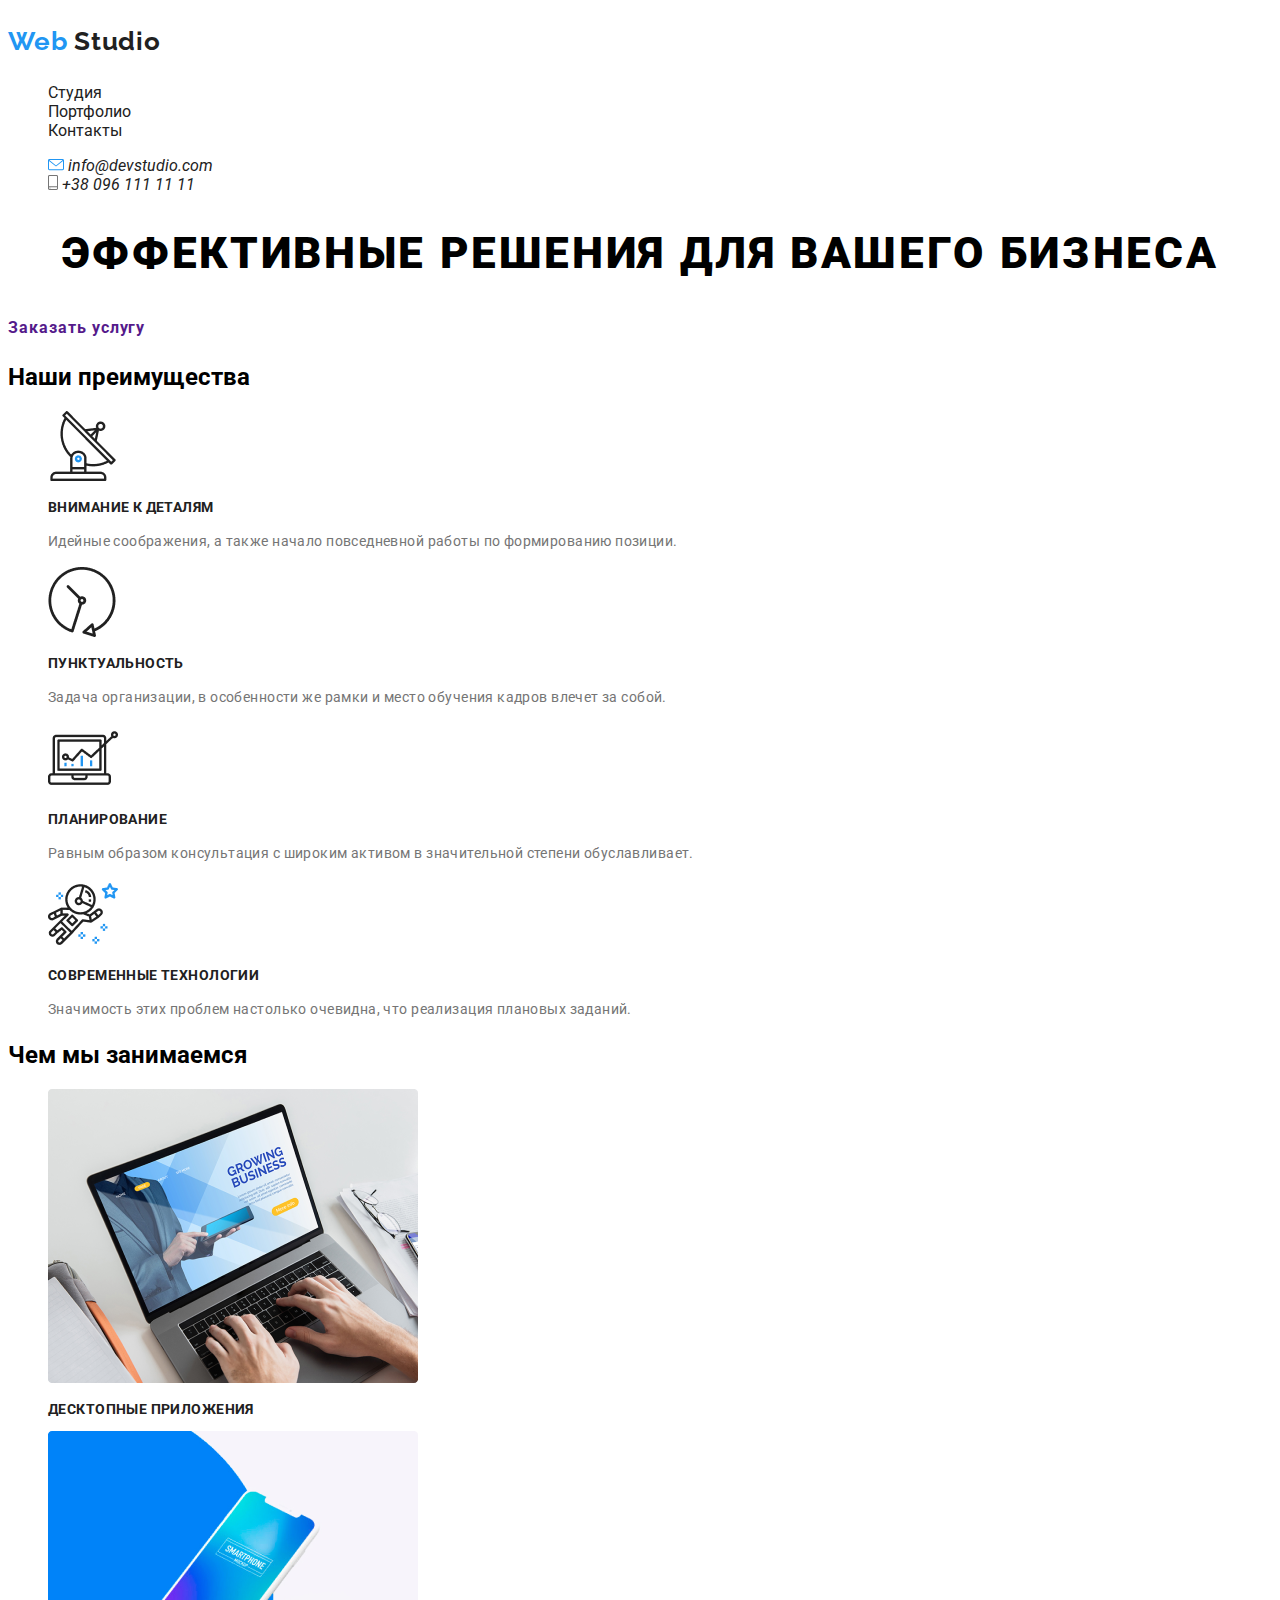
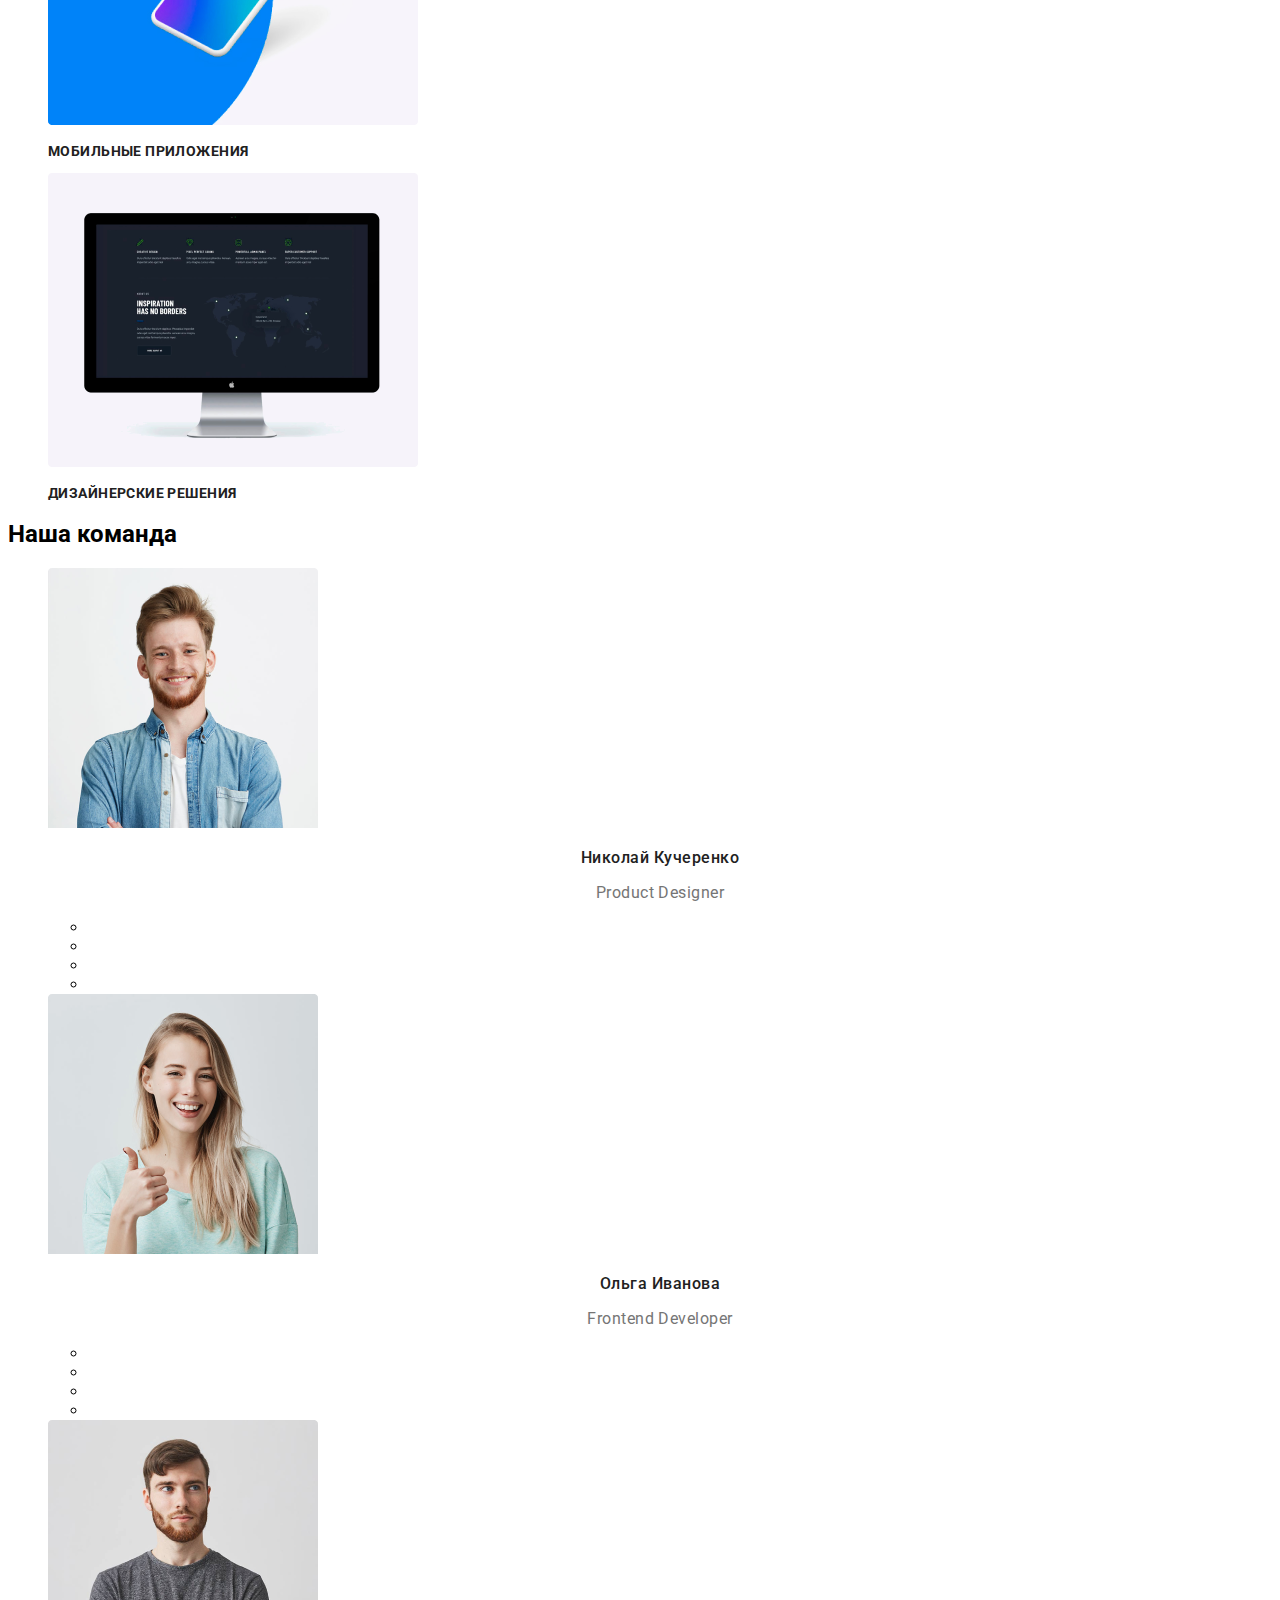
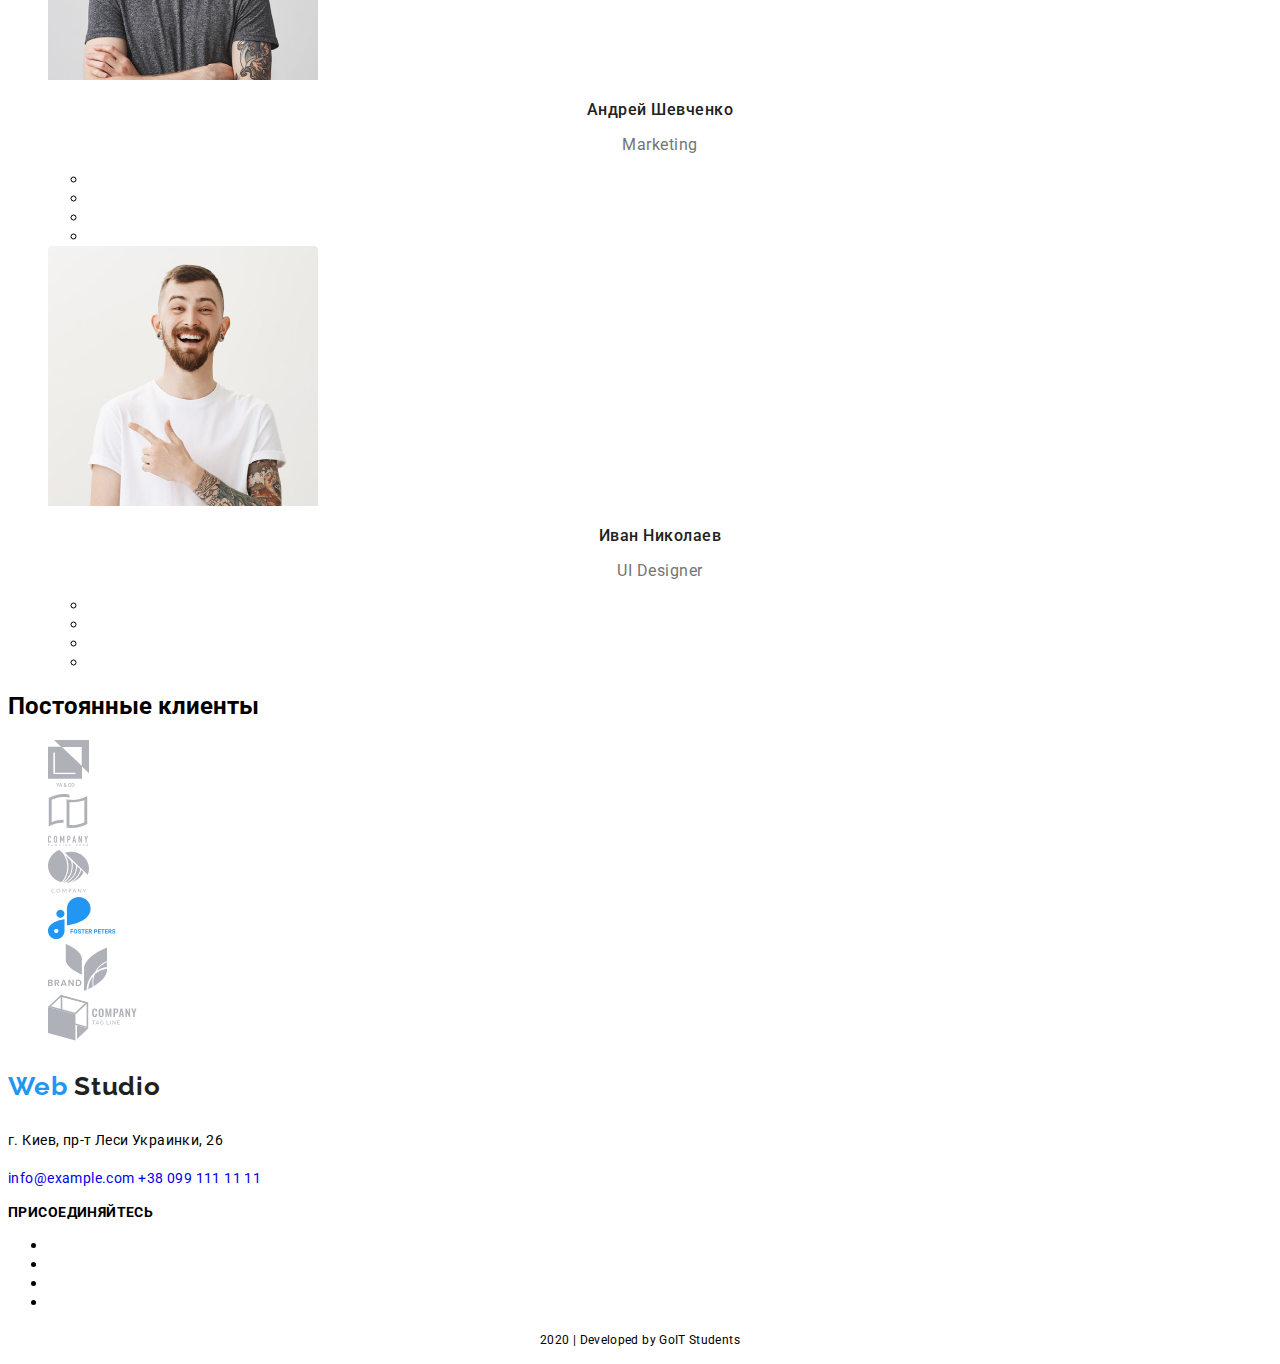
==== index.html @ 615aa38a "1" ====
<!DOCTYPE html>
<html lang="en">
<head>
    <meta charset="UTF-8">
    <meta name="viewport" content="width=device-width, initial-scale=1.0">
    <title>web_studio.v.1</title>
    <link href="https://fonts.googleapis.com/css2?family=Raleway:wght@700&family=Roboto:wght@400;500;700&display=swap" rel="stylesheet">
    <link rel="stylesheet" href="./css/style.css">
</head>
<body class="page">
<!--шапка страницы-->
    <header>
        <nav>
            <a class="logo" href="index.html">
            <p><span class="logo-color">Web</span> Studio</p>
            </a>

            <ul class="sait-nav list">
                <li> <a class="link" href="./index.html">Студия</a> </li>
                <li> <a class="link" href="./portfolio.html">Портфолио</a> </li>
                <li> <a class="link" href="">Контакты</a> </li>
            </ul>
            <address>
                <ul class="list">
                    <li><img src="./img/envelope_(hover).svg" alt="envelope">
                        <a class="contacts link" href="mailto:info@devstudio.com">info@devstudio.com</a></li>
                    <li><img src="./img/smartphone.svg" alt="smartphone">
                        <a class="contacts link" href="tel:+380961111111">+38 096 111 11 11</a></li>
                </ul>
            </address>
        
        </nav>  
    </header>
    <main>
    
        <!--герой-->
        <section class="hero">
            <h1 class="hero-title">Эффективные решения для вашего бизнеса</h1>
            <a class="button-link link" href="">Заказать услугу</a>
        </section>

        <!--Преимущества-->
        <section class="section">
            <h2 >Наши преимущества</h2> <!--делаем не видимым в css, обозначает блок информации-->
            <ul class="list">
                <li> <img src="./img/antenna_1.png" alt="antenna">
                    <h3 class="section-title">Внимание к деталям</h3> 
                    <p class="section-item">Идейные соображения, а также начало повседневной работы по формированию позиции.</p>   
                </li>

                <li> <img src="./img/Vector.png" alt="vector">
                    <h3 class="section-title">Пунктуальность</h3>
                    <p class="section-item">Задача организации, в особенности же рамки и место обучения кадров влечет за собой.</p> 
                </li>

                <li> <img src="./img/diagram_1.png" alt="diagram">
                    <h3 class="section-title">Планирование</h3> 
                    <p class="section-item">Равным образом консультация с широким активом в значительной степени обуславливает.</p>
                </li>

                <li> <img src="./img/astronaut_1.png" alt="astronaut">
                    <h3 class="section-title">Современные технологии</h3>
                    <p class="section-item">Значимость этих проблем настолько очевидна, что реализация плановых заданий.</p>  
                </li>
            </ul>
        </section>

        <!--Чем занимаемся-->
        <section>
            <h2>Чем мы занимаемся</h2> <!--делаем не видимым в css, обозначает блок информации-->
            <ul class="list">
                <li> 
                    <a href=""> <img src="./img/img1.png" alt="laptop"></a>
                    <h3 class="section-title">Десктопные приложения</h3>
                </li>
                <li> 
                    <a href=""> <img src="./img/box.png" alt="smartphone"></a> 
                    <h3 class="section-title">Мобильные приложения</h3></li>
                <li> 
                    <a href=""> <img src="./img/img.png" alt="monitor"></a> 
                    <h3 class="section-title">Дизайнерские решения</h3></li>
            </ul>

        </section>

        <!--Наша команда-->
        <section>
            <h2>Наша команда</h2>
            <ul class="list">
                <li> 
                    <img src="./img/img(0).png" alt="John Smith">
                    <h3 class="name">Николай Кучеренко</h3>
                    <p class="function">Product Designer</p> 
                    <!-- список пока не стилизуем, чтобы его было видно визуально -->
                        <ul>  
                            <li><a href="" aria-label="instagram"></a></li>
                            <li><a href="" aria-label="twitter"></a></li>
                            <li><a href="" aria-label="facebook"></a></li>
                            <li><a href="" aria-label="in"></a></li>
                        </ul>
                        <!--По рекомендации Максима убрали иконки соцсетей, сделаем их в css-->
                </li>
                
                
                <li> 
                    <img src="./img/img(1).png" alt="Marta Stewart">
                    <h3 class="name">Ольга Иванова</h3>
                    <p class="function">Frontend Developer</p> 
                    <!-- список пока не стилизуем, чтобы его было видно визуально -->
                    <ul>
                        <li><a href="" aria-label="instagram"></a></li>
                        <li><a href="" aria-label="twitter"></a></li>
                        <li><a href="" aria-label="facebook"></a></li>
                        <li><a href="" aria-label="in"></a></li>
                    </ul>
                </li>

                <li> 
                    <img src="./img/img(2).png" alt="Robert Jakis">
                    <h3 class="name">Андрей Шевченко</h3>
                    <p class="function">Marketing</p> 
                    <!-- список пока не стилизуем, чтобы его было видно визуально -->
                    <ul>
                        <li><a href="" aria-label="instagram"></a></li>
                        <li><a href="" aria-label="twitter"></a></li>
                        <li><a href="" aria-label="facebook"></a></li>
                        <li><a href="" aria-label="in"></a></li>
                    </ul>
                </li>

                <li> 
                    <img src="./img/img(3).png" alt="Martin Doe">
                    <h3 class="name">Иван Николаев</h3>
                    <p class="function">UI Designer</p> 
                    <!-- список пока не стилизуем, чтобы его было видно визуально -->
                    <ul> 
                        <li><a href="" aria-label="instagram"></a></li>
                        <li><a href="" aria-label="twitter"></a></li>
                        <li><a href="" aria-label="facebook"></a></li>
                        <li><a href="" aria-label="in"></a></li>
                    </ul>
                </li>
            </ul>
        </section>

        <!--Постоянные клиенты-->
        <section>
            <h2>Постоянные клиенты</h2>
            <ul class="list">
                <li><a href=""><img src="./img/logo1.svg" alt="ya&go"></a></li>
                <li><a href=""><img src="./img/logo2.svg" alt="Company tagline here"></a></li>
                <li><a href=""><img src="./img/Object.svg" alt="Company"></a></li>
                <li><a href=""><img src="./img/logo4.svg" alt="FOSTER PETERS"></a></li>
                <li><a href=""><img src="./img/logo5.svg" alt="BRAND"></a></li>
                <li><a href=""><img src="./img/logo6.svg" alt="Company tagline"></a></li>
            </ul>
        </section>
    </main>

        <!--Подвал-->
    <footer>
        <a class="logo" href="index.html">
            <p><span class="logo-color">Web</span> Studio</p>
        </a>
        <address class="footer-address">
            <p>г. Киев, пр-т Леси Украинки, 26</p> 
            <a class="link" href="mailto:info@example.com" >info@example.com</a>
            <a class="link" href="tel:+380991111111">+38 099 111 11 11</a>
        </address>
                
        <p class="connecting">присоединяйтесь</p>
            <ul>
                <li><a href="" aria-label="instagram"></a></li>
                <li><a href="" aria-label="twitter"></a></li>
                <li><a href="" aria-label="facebook"></a></li>
                <li><a href="" aria-label="in"></a></li>
            </ul>
            
        
        <p class="developed">2020 | Developed by GoIT Students </p>
    </footer>
</body>
</html>
---- css/style.css ----
/* задаем стандартные цвета */
:root {
--primary-text-color: #212121;
--title-text-color: #757575;
--accent-color: #2196F3;
}
/* задаем цвет страницы базовый */
.page {
    background-color: #fff;
    font-family: 'Roboto', sans-serif;
}

/* стилизуем логотип */
.logo {
    font-family: Raleway;
    font-weight: bold;
    font-size: 26px;
    line-height: 31px;
    letter-spacing: 0.03em;
    text-decoration: none;
    color: var(--primary-text-color);
}
.logo-portfolio {
    font-family: Raleway;
    font-weight: bold;
    font-size: 26px;
    line-height: 31px;
    letter-spacing: 0.03em;
    text-shadow:0px 4px 4px rgba(0, 0, 0, 0.25), 0px 4px 4px rgba(0, 0, 0, 0.25), 0px 4px 4px rgba(0, 0, 0, 0.25), 0px 4px 4px rgba(0, 0, 0, 0.25);
    color: var(--primary-text-color);
}

.logo-color {
    color: var(--accent-color);
}

/* стилизуем навигацию и контакты */
.sait-nav {
    font-family: 'Roboto', sans-serif;
}
.sait-nav .link {
    color: var(--primary-text-color);
    font-family: 'Roboto', sans-serif;
}

.list {
    list-style: none;
}

.link {
    text-decoration: none;
}

.sait-nav .link:hover, .sait-nav .link:focus {
    color: var(--accent-color);
}

.contacts {
        color: var(--primary-text-color);
}
.contacts:hover {
    color: var(--accent-color);
}

.hero-title {
    font-family: Roboto;
    font-weight: 900;
    font-size: 44px;
    line-height: 60px;
    text-align: center;
    letter-spacing: 0.06em;
    text-transform: uppercase;
/* белый цвет добавлю после бекграунда на фоне */
}
.button-link {
    font-family: Roboto;
    font-weight: bold;
    font-size: 16px;
    line-height: 30px;
    letter-spacing: 0.06em
    /* color white after slyle btn */
}
.section-title {
    font-family: Roboto;
    font-weight: bold;
    font-size: 14px;
    line-height: 16px;
    letter-spacing: 0.03em;
    text-transform: uppercase;
    color: var(--primary-text-color);
}
.section-item {
    font-family: Roboto;
    font-weight: normal;
    font-size: 14px;
    line-height: 24px;
    letter-spacing: 0.03em;
    color: var(--title-text-color);
}
.section {

}
.name {
    font-family: Roboto;
    font-weight: 500;
    font-size: 16px;
    line-height: 19px;
    text-align: center;
    letter-spacing: 0.03em;
    color: var(--primary-text-color);
}
.function {
    font-family: Roboto;
    font-weight: normal;
    font-size: 16px;
    line-height: 19px;
    text-align: center;
    letter-spacing: 0.03em;
    color: var(--title-text-color);
}
.footer-logo {
    font-size: 22px;
    line-height: 26px;
}
.footer-address {
    font-family: Roboto;
    font-style: normal;
    font-weight: normal;
    font-size: 14px;
    line-height: 24px;
    letter-spacing: 0.03em;
/* color after style */
}
.connecting {
    font-family: Roboto;
    font-style: normal;
    font-weight: bold;
    font-size: 14px;
    line-height: 16px;
    letter-spacing: 0.03em;
    text-transform: uppercase;
}
.developed {
    font-family: Roboto;
    font-style: normal;
    font-weight: normal;
    font-size: 12px;
    line-height: 24px;
    text-align: center;
    letter-spacing: 0.03em;
}
.button {
    font-family: Roboto;
    font-style: normal;
    font-weight: 500;
    font-size: 16px;
    line-height: 26px;
    text-align: center;
    letter-spacing: 0.03em;
    color: var(--primary-text-color);
    background-color: #fff;
}
.button:hover {
    background-color: var(--accent-color);
    color: white;
}
.examples-title {
    font-family: Roboto;
    font-style: normal;
    font-weight: bold;
    font-size: 18px;
    line-height: 36px;
    letter-spacing: 0.06em;
    color: var(--primary-text-color);
}
.examples-item {
    font-family: Roboto;
    font-style: normal;
    font-weight: normal;
    font-size: 16px;
    line-height: 30px;
    letter-spacing: 0.03em;
    color: var(--title-text-color);
}
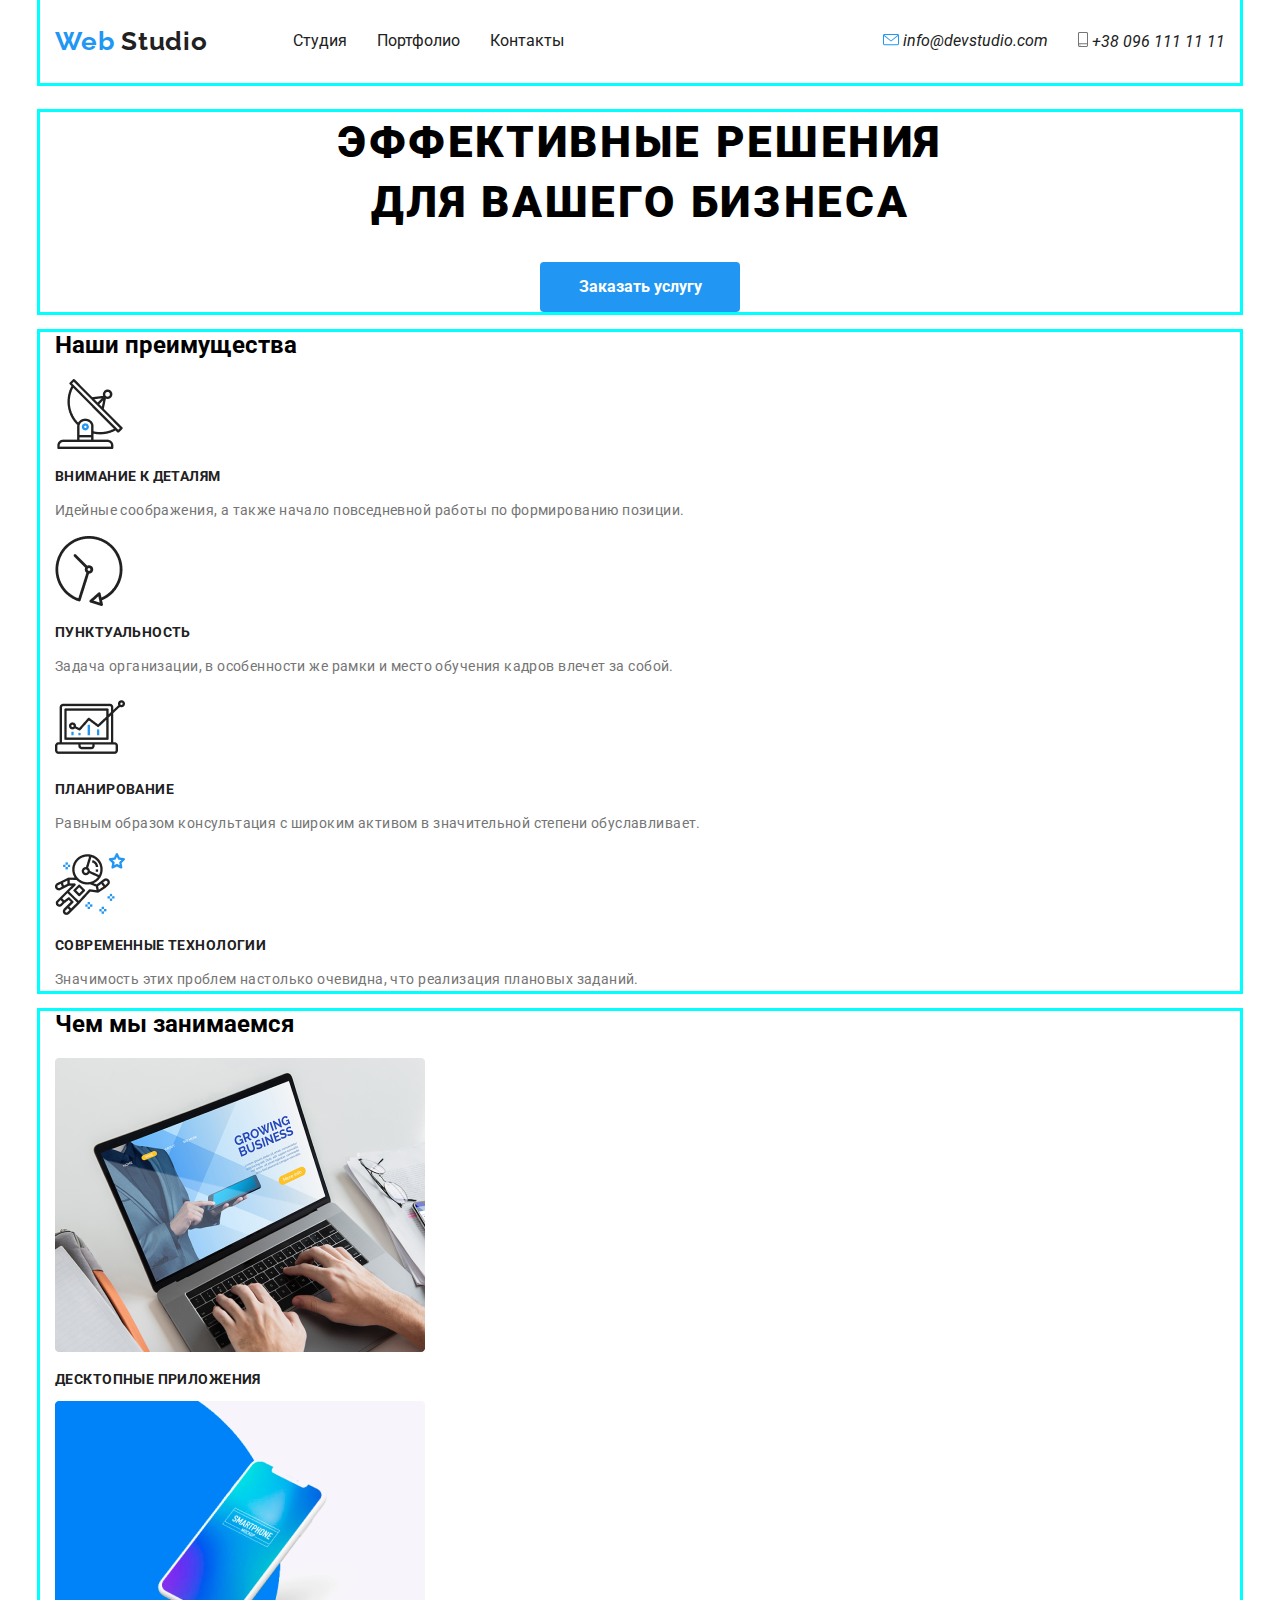
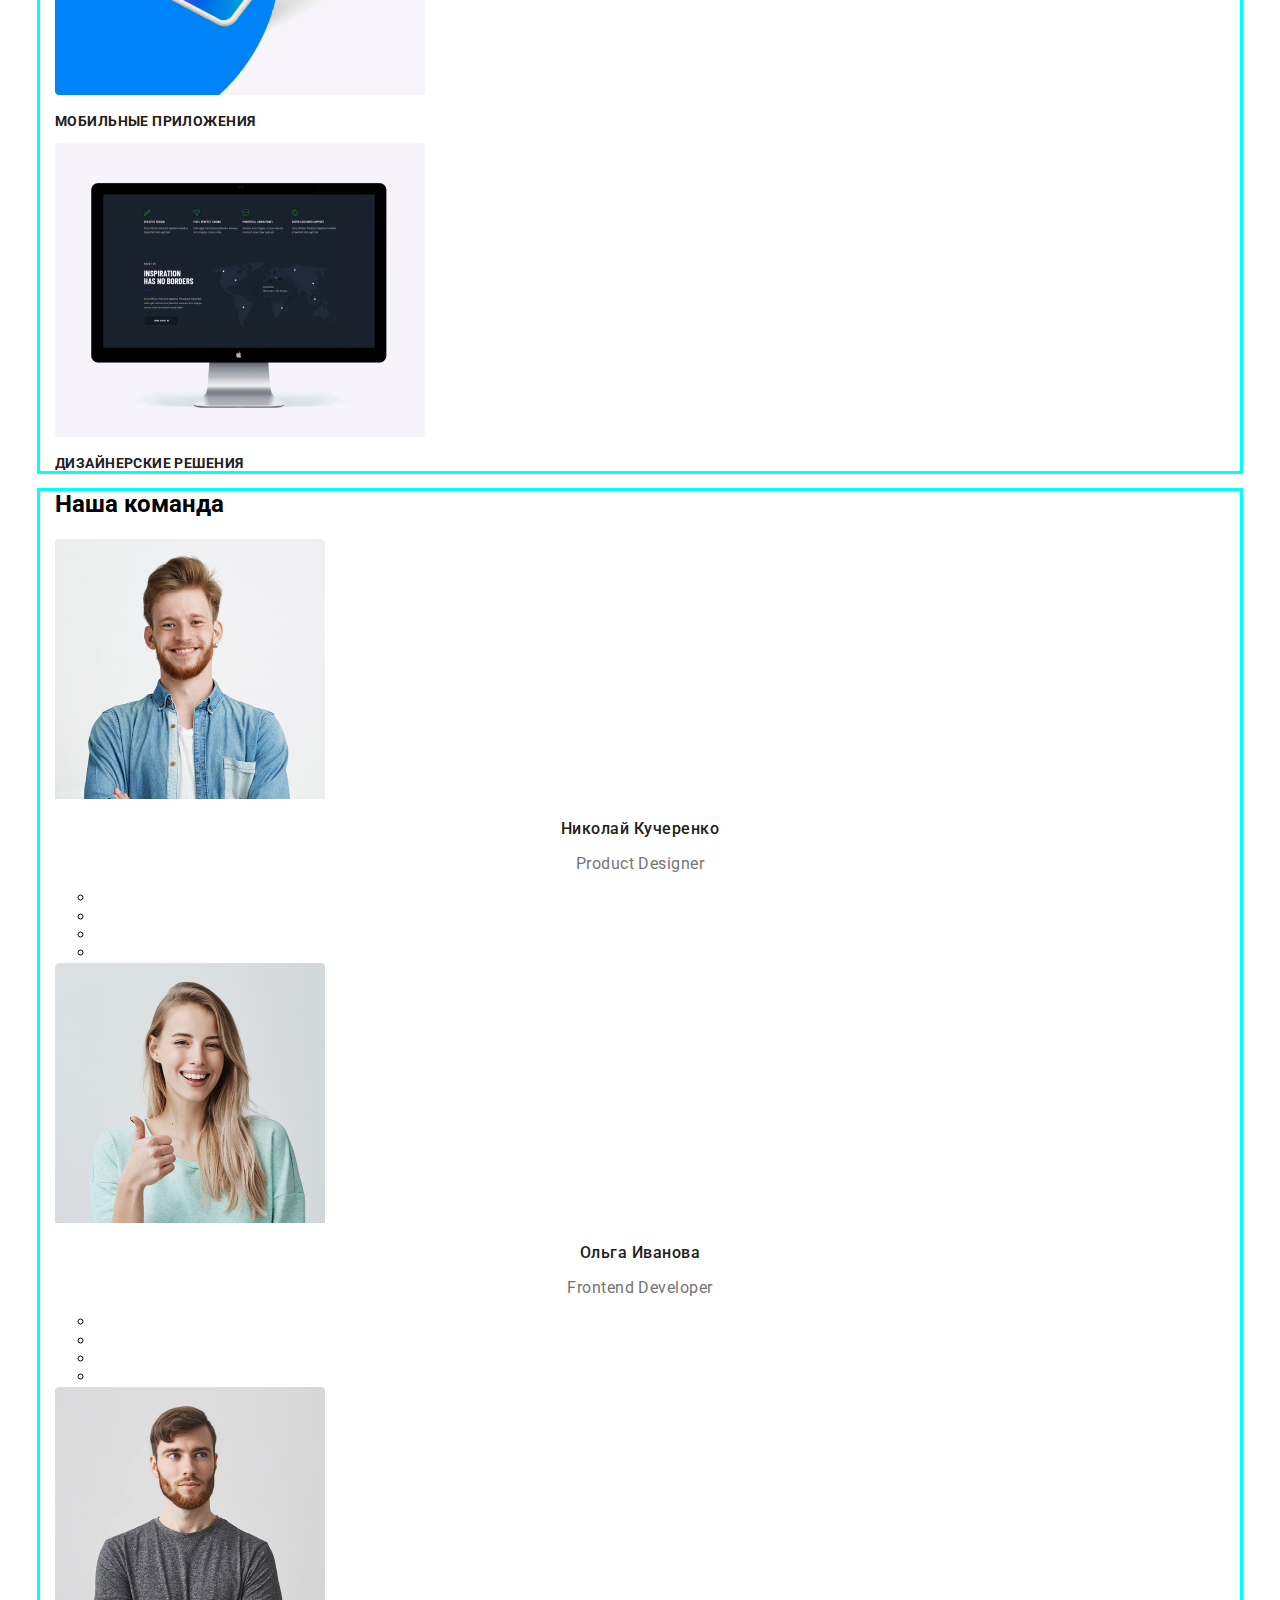
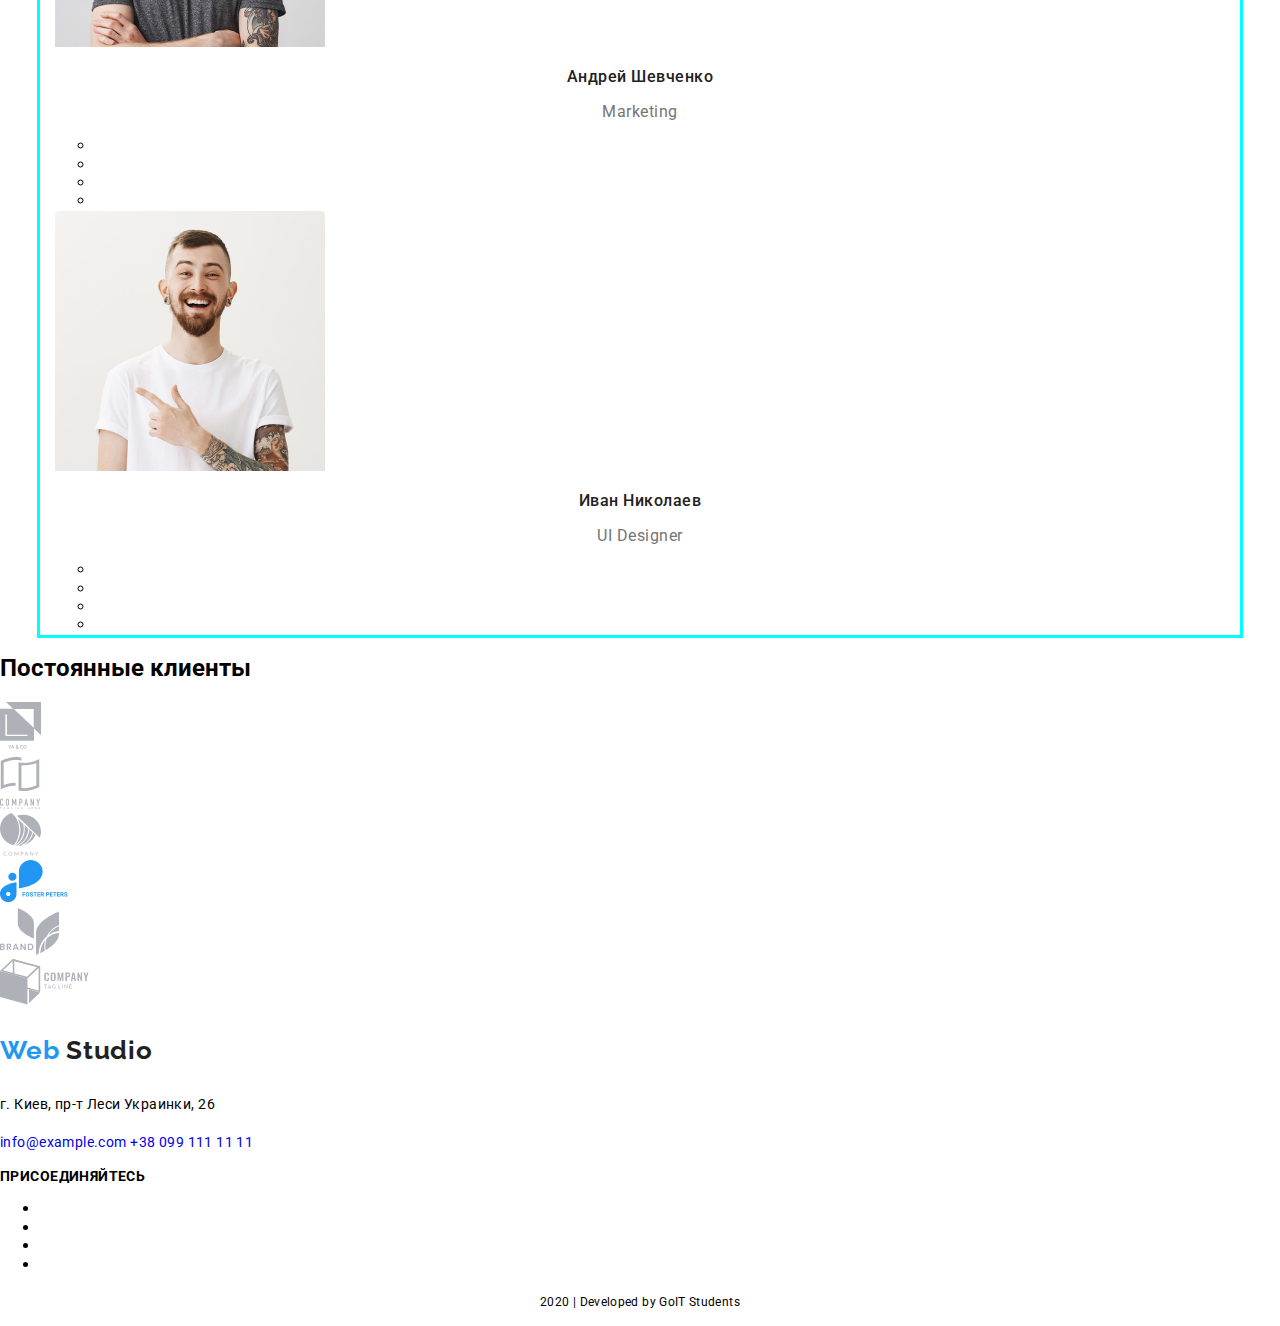
==== commit 30981be5: "оформляет хедер, герой" ====
--- a/index.html
+++ b/index.html
@@ -4,43 +4,47 @@
     <meta charset="UTF-8">
     <meta name="viewport" content="width=device-width, initial-scale=1.0">
     <title>web_studio.v.1</title>
+    <link rel="stylesheet" href="https://cdnjs.cloudflare.com/ajax/libs/modern-normalize/0.6.0/modern-normalize.min.css">
     <link href="https://fonts.googleapis.com/css2?family=Raleway:wght@700&family=Roboto:wght@400;500;700&display=swap" rel="stylesheet">
     <link rel="stylesheet" href="./css/style.css">
 </head>
 <body class="page">
 <!--шапка страницы-->
-    <header>
-        <nav>
+    <header class="header content">
+        <nav class="main-nav">
             <a class="logo" href="index.html">
             <p><span class="logo-color">Web</span> Studio</p>
             </a>
 
-            <ul class="sait-nav list">
-                <li> <a class="link" href="./index.html">Студия</a> </li>
-                <li> <a class="link" href="./portfolio.html">Портфолио</a> </li>
-                <li> <a class="link" href="">Контакты</a> </li>
+            <ul class="site-nav list">
+                <li class="item"> <a class="link" href="./index.html">Студия</a> </li>
+                <li class="item"> <a class="link" href="./portfolio.html">Портфолио</a> </li>
+                <li class="item"> <a class="link" href="">Контакты</a> </li>
             </ul>
-            <address>
-                <ul class="list">
-                    <li><img src="./img/envelope_(hover).svg" alt="envelope">
+            
+            <address class="address-list">
+                
+                <ul class="list container">
+                    <li class="item"><img src="./img/envelope_(hover).svg" alt="envelope">
                         <a class="contacts link" href="mailto:info@devstudio.com">info@devstudio.com</a></li>
-                    <li><img src="./img/smartphone.svg" alt="smartphone">
+                    <li class="item"><img src="./img/smartphone.svg" alt="smartphone">
                         <a class="contacts link" href="tel:+380961111111">+38 096 111 11 11</a></li>
                 </ul>
+            
             </address>
+        
         
         </nav>  
     </header>
     <main>
-    
         <!--герой-->
-        <section class="hero">
+        <section class="hero content">
             <h1 class="hero-title">Эффективные решения для вашего бизнеса</h1>
             <a class="button-link link" href="">Заказать услугу</a>
         </section>
 
         <!--Преимущества-->
-        <section class="section">
+        <section class="section content">
             <h2 >Наши преимущества</h2> <!--делаем не видимым в css, обозначает блок информации-->
             <ul class="list">
                 <li> <img src="./img/antenna_1.png" alt="antenna">
@@ -66,7 +70,7 @@
         </section>
 
         <!--Чем занимаемся-->
-        <section>
+        <section class="content">
             <h2>Чем мы занимаемся</h2> <!--делаем не видимым в css, обозначает блок информации-->
             <ul class="list">
                 <li> 
@@ -84,7 +88,7 @@
         </section>
 
         <!--Наша команда-->
-        <section>
+        <section class="content">
             <h2>Наша команда</h2>
             <ul class="list">
                 <li> 
@@ -155,6 +159,7 @@
                 <li><a href=""><img src="./img/logo6.svg" alt="Company tagline"></a></li>
             </ul>
         </section>
+    
     </main>
 
         <!--Подвал-->
--- a/css/style.css
+++ b/css/style.css
@@ -3,11 +3,23 @@
 --primary-text-color: #212121;
 --title-text-color: #757575;
 --accent-color: #2196F3;
+--white-color: #fff;
 }
 /* задаем цвет страницы базовый */
 .page {
     background-color: #fff;
     font-family: 'Roboto', sans-serif;
+    box-sizing: border-box;
+}
+.list {
+    list-style: none;
+    padding: 0;
+    margin: 0;
+}
+
+.address-list {
+    display: flex;
+    margin-left: auto;
 }
 
 /* стилизуем логотип */
@@ -35,23 +47,48 @@
 }
 
 /* стилизуем навигацию и контакты */
-.sait-nav {
+.site-nav {
     font-family: 'Roboto', sans-serif;
-}
-.sait-nav .link {
+    display: flex;
+    margin-left: 85px;
+}
+.site-nav .item {
+    margin-left: auto;
+    
+}
+.site-nav .item:not(:last-child) {
+    margin-right: 50px;
+}
+.site-nav .link {
+    display: block;
     color: var(--primary-text-color);
     font-family: 'Roboto', sans-serif;
-}
-
-.list {
-    list-style: none;
-}
+    padding-top:24px;
+    padding-bottom: 25px;
+    
+}
+
+.list .item:not(:last-child) {
+margin-right: 30px;
+}
+
+/* .list .item + .item {
+    margin-left: 50px;
+} */
+
+.main-nav {
+    display: flex;
+    align-items: center;
+    
+}
+
+
 
 .link {
     text-decoration: none;
 }
 
-.sait-nav .link:hover, .sait-nav .link:focus {
+.site-nav .link:hover, .site-nav .link:focus {
     color: var(--accent-color);
 }
 
@@ -70,14 +107,26 @@
     text-align: center;
     letter-spacing: 0.06em;
     text-transform: uppercase;
+    max-width: 696px;
+    margin-left: auto;
+    margin-right: auto;
 /* белый цвет добавлю после бекграунда на фоне */
 }
 .button-link {
+    display: block;
     font-family: Roboto;
     font-weight: bold;
     font-size: 16px;
     line-height: 30px;
-    letter-spacing: 0.06em
+    text-align: center;
+    margin-left: auto;
+    margin-right: auto;
+    width: 200px;
+    color: var(--white-color);
+    background-color:var(--accent-color);
+    border-radius: 4px;
+    padding: 10px 32px;
+
     /* color white after slyle btn */
 }
 .section-title {
@@ -181,4 +230,20 @@
     line-height: 30px;
     letter-spacing: 0.03em;
     color: var(--title-text-color);
+}
+.container {
+    display: flex;
+    
+}
+.header {
+
+}
+.content {
+width: 1200px;
+padding-left: 15px;
+padding-right: 15px;
+margin-right: auto;
+margin-left: auto;
+
+outline: 3px solid aqua;
 }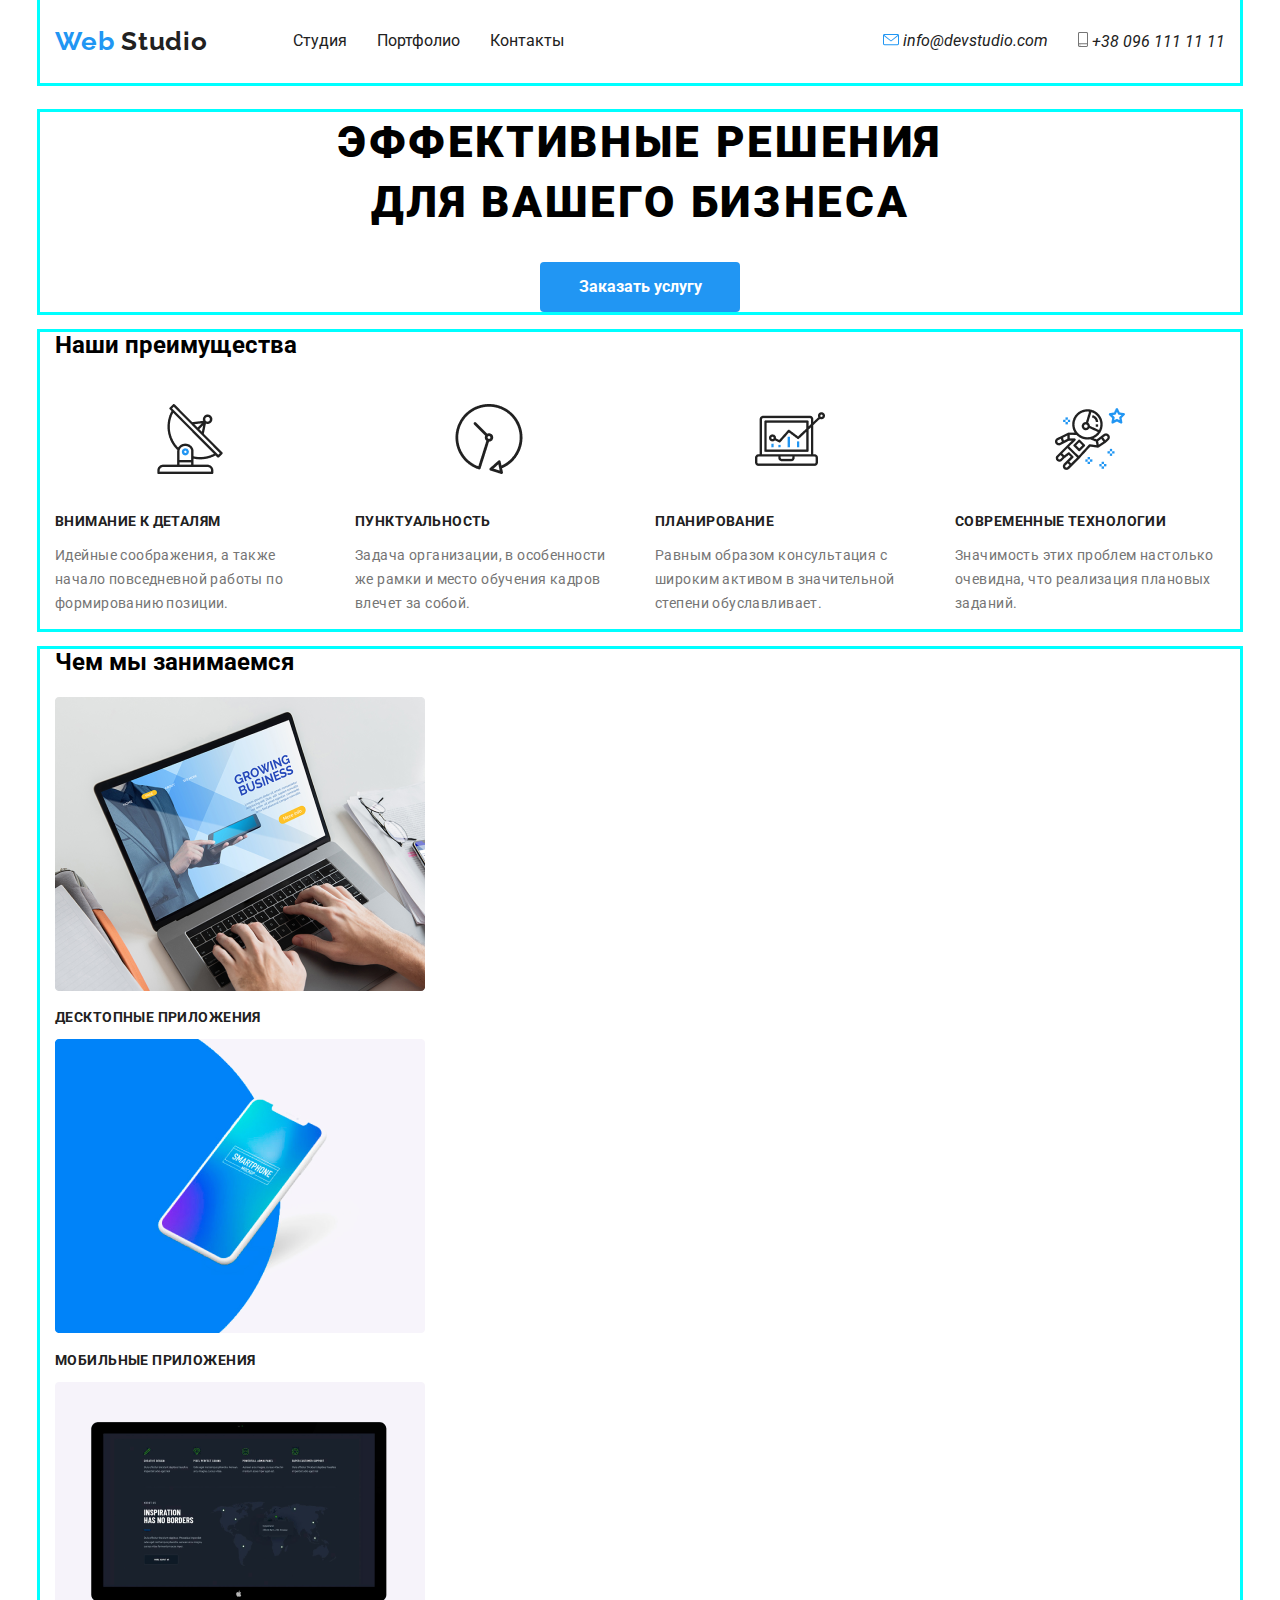
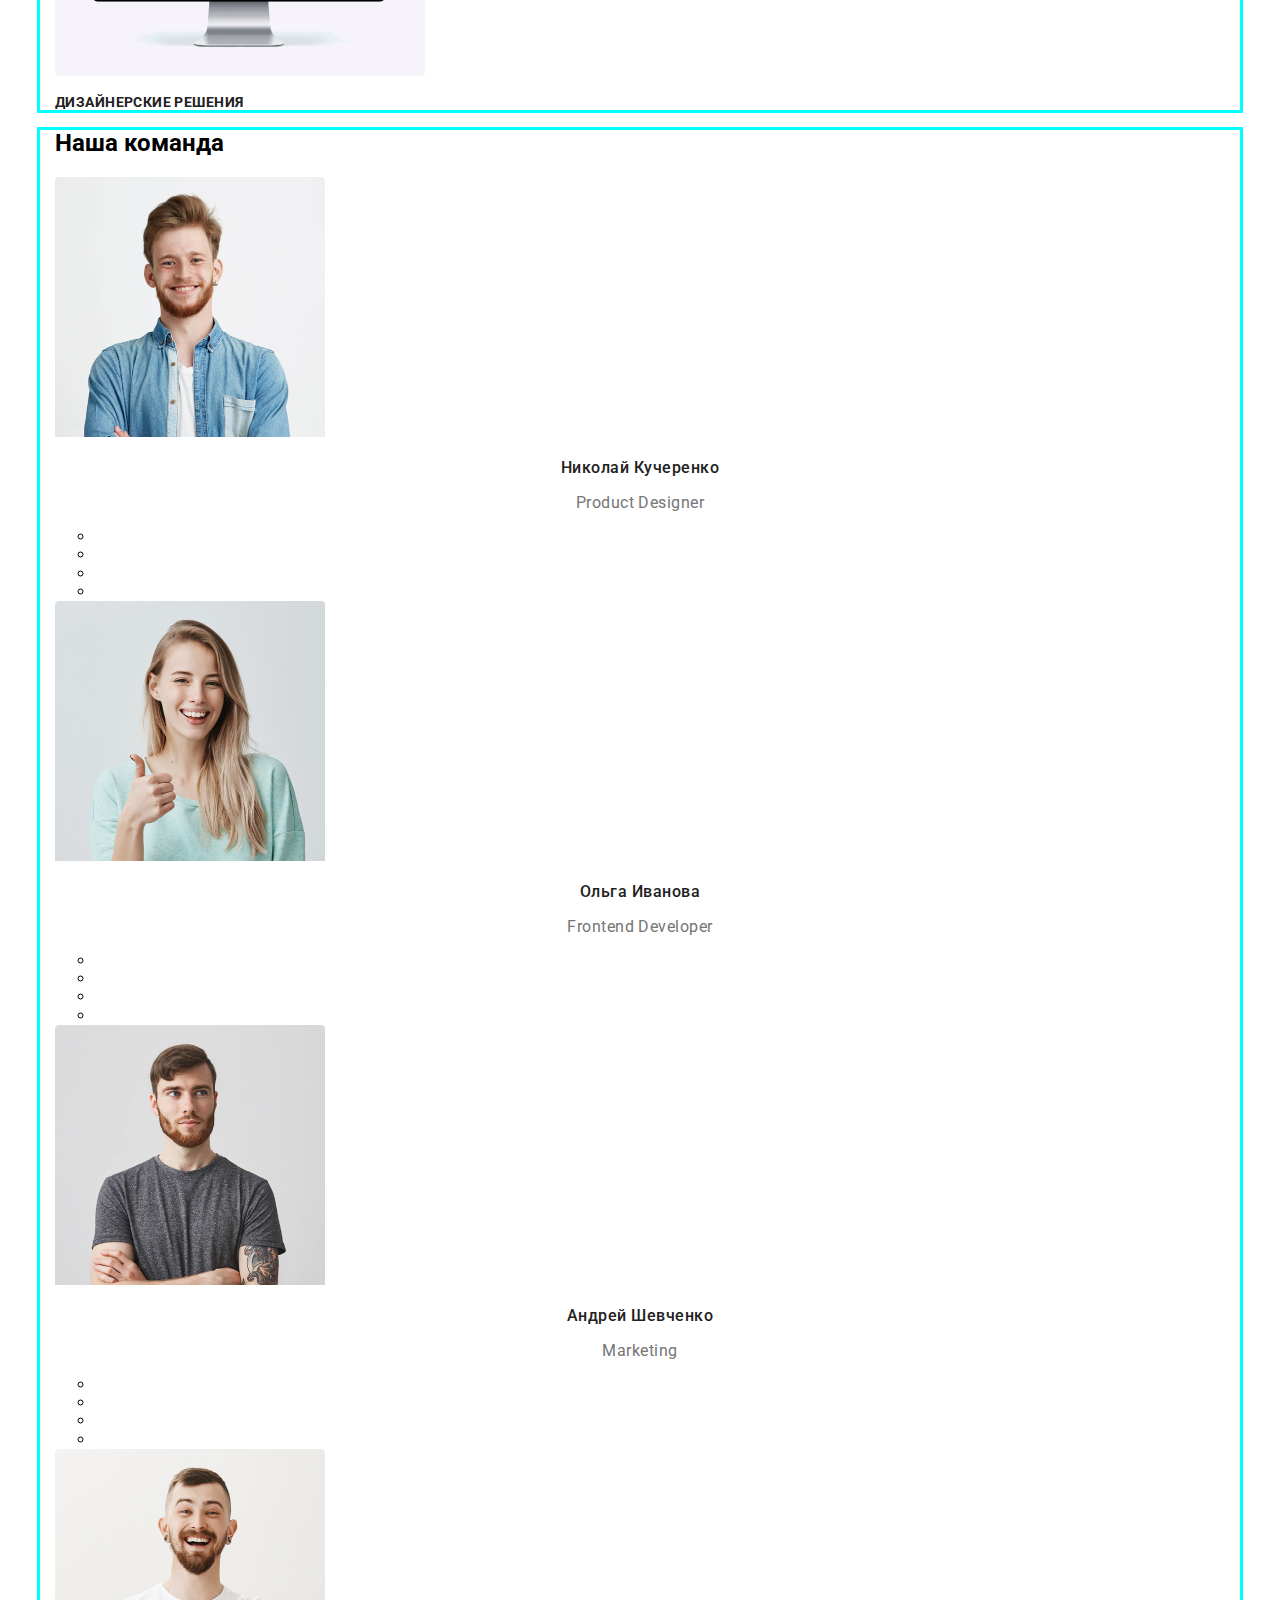
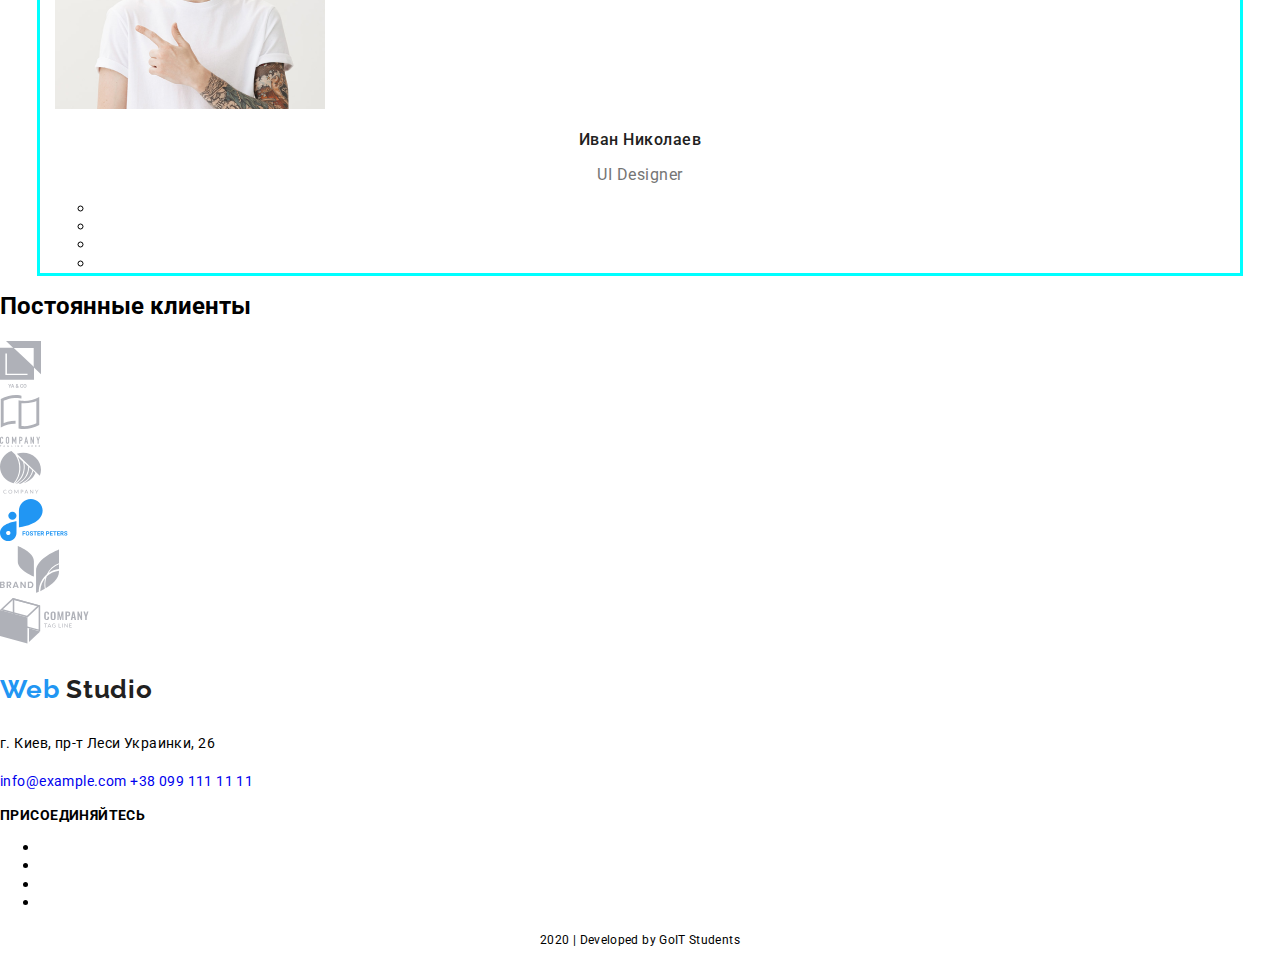
==== commit 1db73610: "стилизует "Наши преимущества"" ====
--- a/index.html
+++ b/index.html
@@ -44,25 +44,25 @@
         </section>
 
         <!--Преимущества-->
-        <section class="section content">
+        <section class="content">
             <h2 >Наши преимущества</h2> <!--делаем не видимым в css, обозначает блок информации-->
-            <ul class="list">
-                <li> <img src="./img/antenna_1.png" alt="antenna">
+            <ul class="container list">
+                <li class="advantages"> <div class="pict_position"><img src="./img/antenna_1.png" alt="antenna"></div>
                     <h3 class="section-title">Внимание к деталям</h3> 
                     <p class="section-item">Идейные соображения, а также начало повседневной работы по формированию позиции.</p>   
                 </li>
 
-                <li> <img src="./img/Vector.png" alt="vector">
+                <li class="advantages"> <div class="pict_position"> <img src="./img/Vector.png" alt="vector"></div>
                     <h3 class="section-title">Пунктуальность</h3>
                     <p class="section-item">Задача организации, в особенности же рамки и место обучения кадров влечет за собой.</p> 
                 </li>
 
-                <li> <img src="./img/diagram_1.png" alt="diagram">
+                <li class="advantages"> <div class="pict_position"> <img src="./img/diagram_1.png" alt="diagram"></div>
                     <h3 class="section-title">Планирование</h3> 
                     <p class="section-item">Равным образом консультация с широким активом в значительной степени обуславливает.</p>
                 </li>
 
-                <li> <img src="./img/astronaut_1.png" alt="astronaut">
+                <li class="advantages"> <div class="pict_position"> <img src="./img/astronaut_1.png" alt="astronaut"></div>
                     <h3 class="section-title">Современные технологии</h3>
                     <p class="section-item">Значимость этих проблем настолько очевидна, что реализация плановых заданий.</p>  
                 </li>
--- a/css/style.css
+++ b/css/style.css
@@ -72,17 +72,10 @@
 margin-right: 30px;
 }
 
-/* .list .item + .item {
-    margin-left: 50px;
-} */
-
 .main-nav {
     display: flex;
-    align-items: center;
-    
-}
-
-
+    align-items: center;  
+}
 
 .link {
     text-decoration: none;
@@ -126,9 +119,13 @@
     background-color:var(--accent-color);
     border-radius: 4px;
     padding: 10px 32px;
-
-    /* color white after slyle btn */
-}
+}
+
+.list .advantages:not(:last-child) {
+    margin-right: 30px;
+
+}
+
 .section-title {
     font-family: Roboto;
     font-weight: bold;
@@ -145,10 +142,16 @@
     line-height: 24px;
     letter-spacing: 0.03em;
     color: var(--title-text-color);
-}
-.section {
-
-}
+    text-align: left;
+    width: 270px;
+}
+
+.pict_position {
+    width: 270px;
+    height: 120px;
+    padding: 25px 100px;
+}
+
 .name {
     font-family: Roboto;
     font-weight: 500;
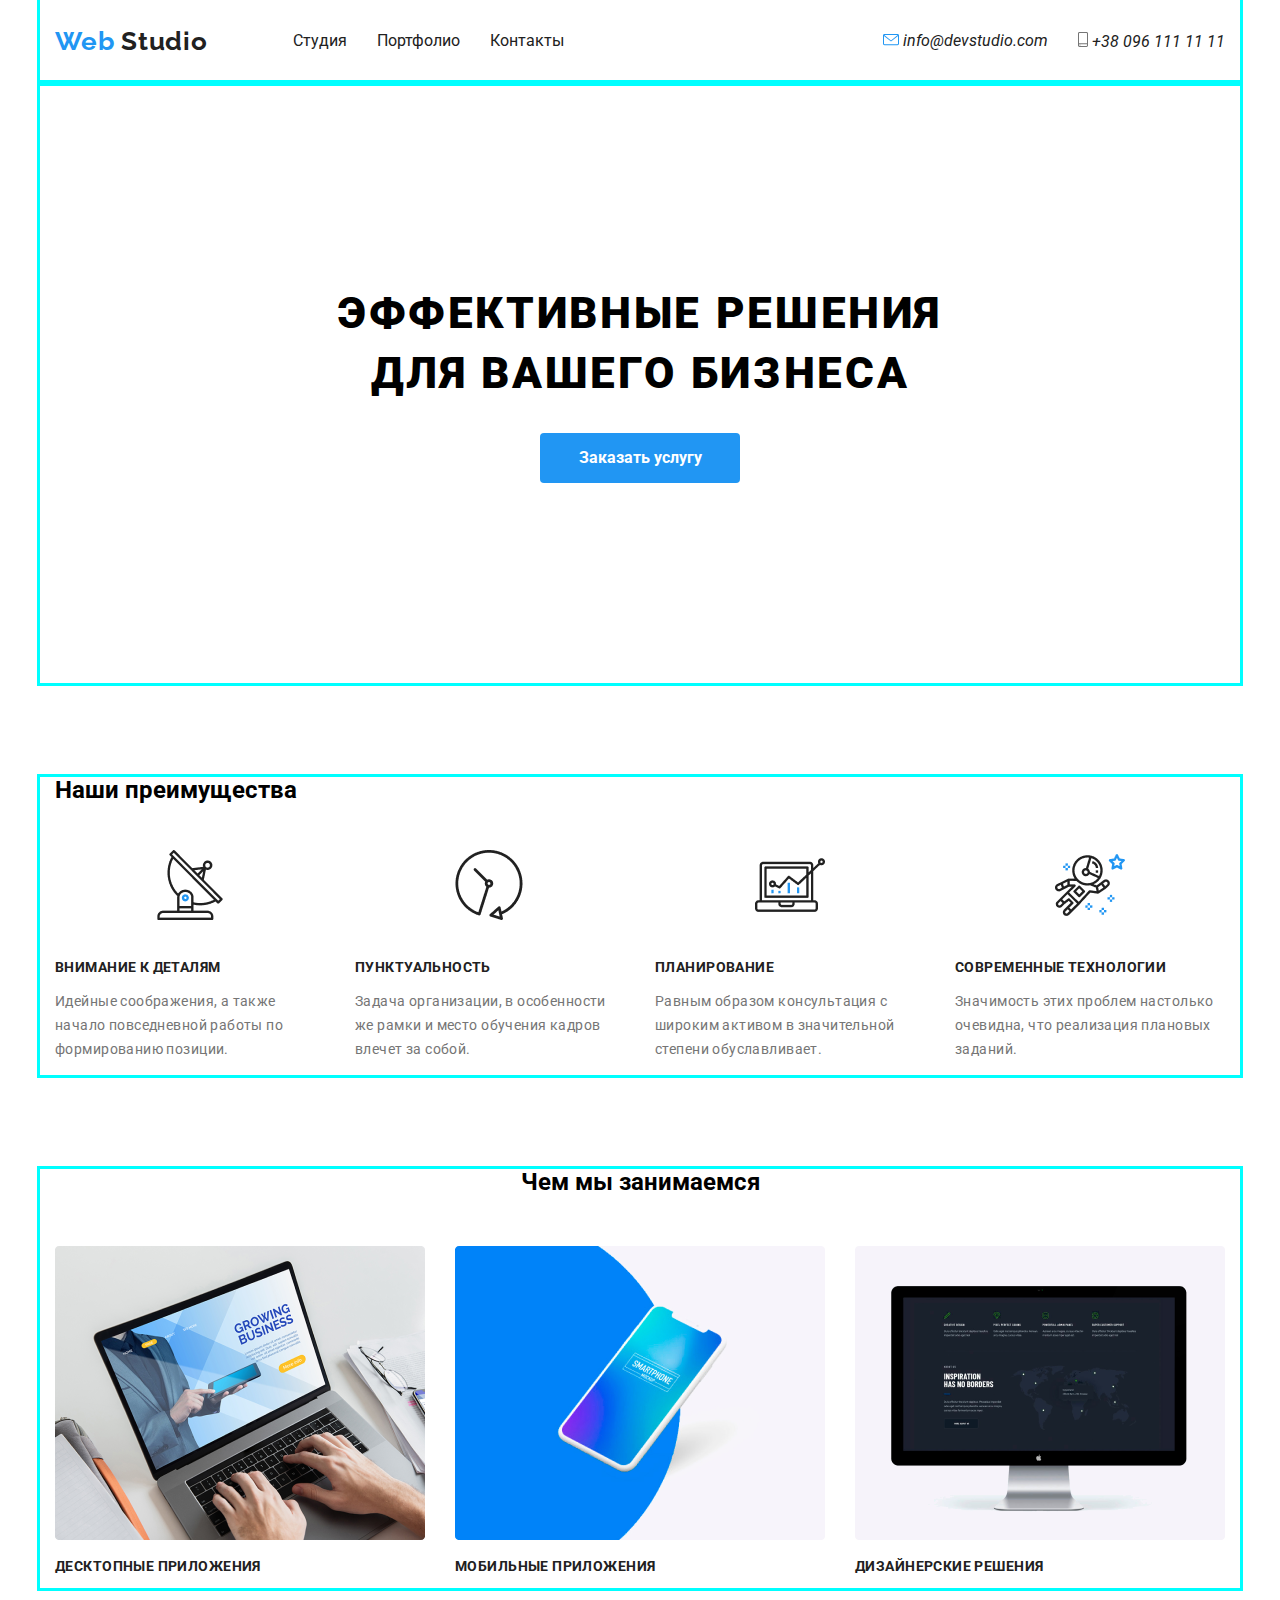
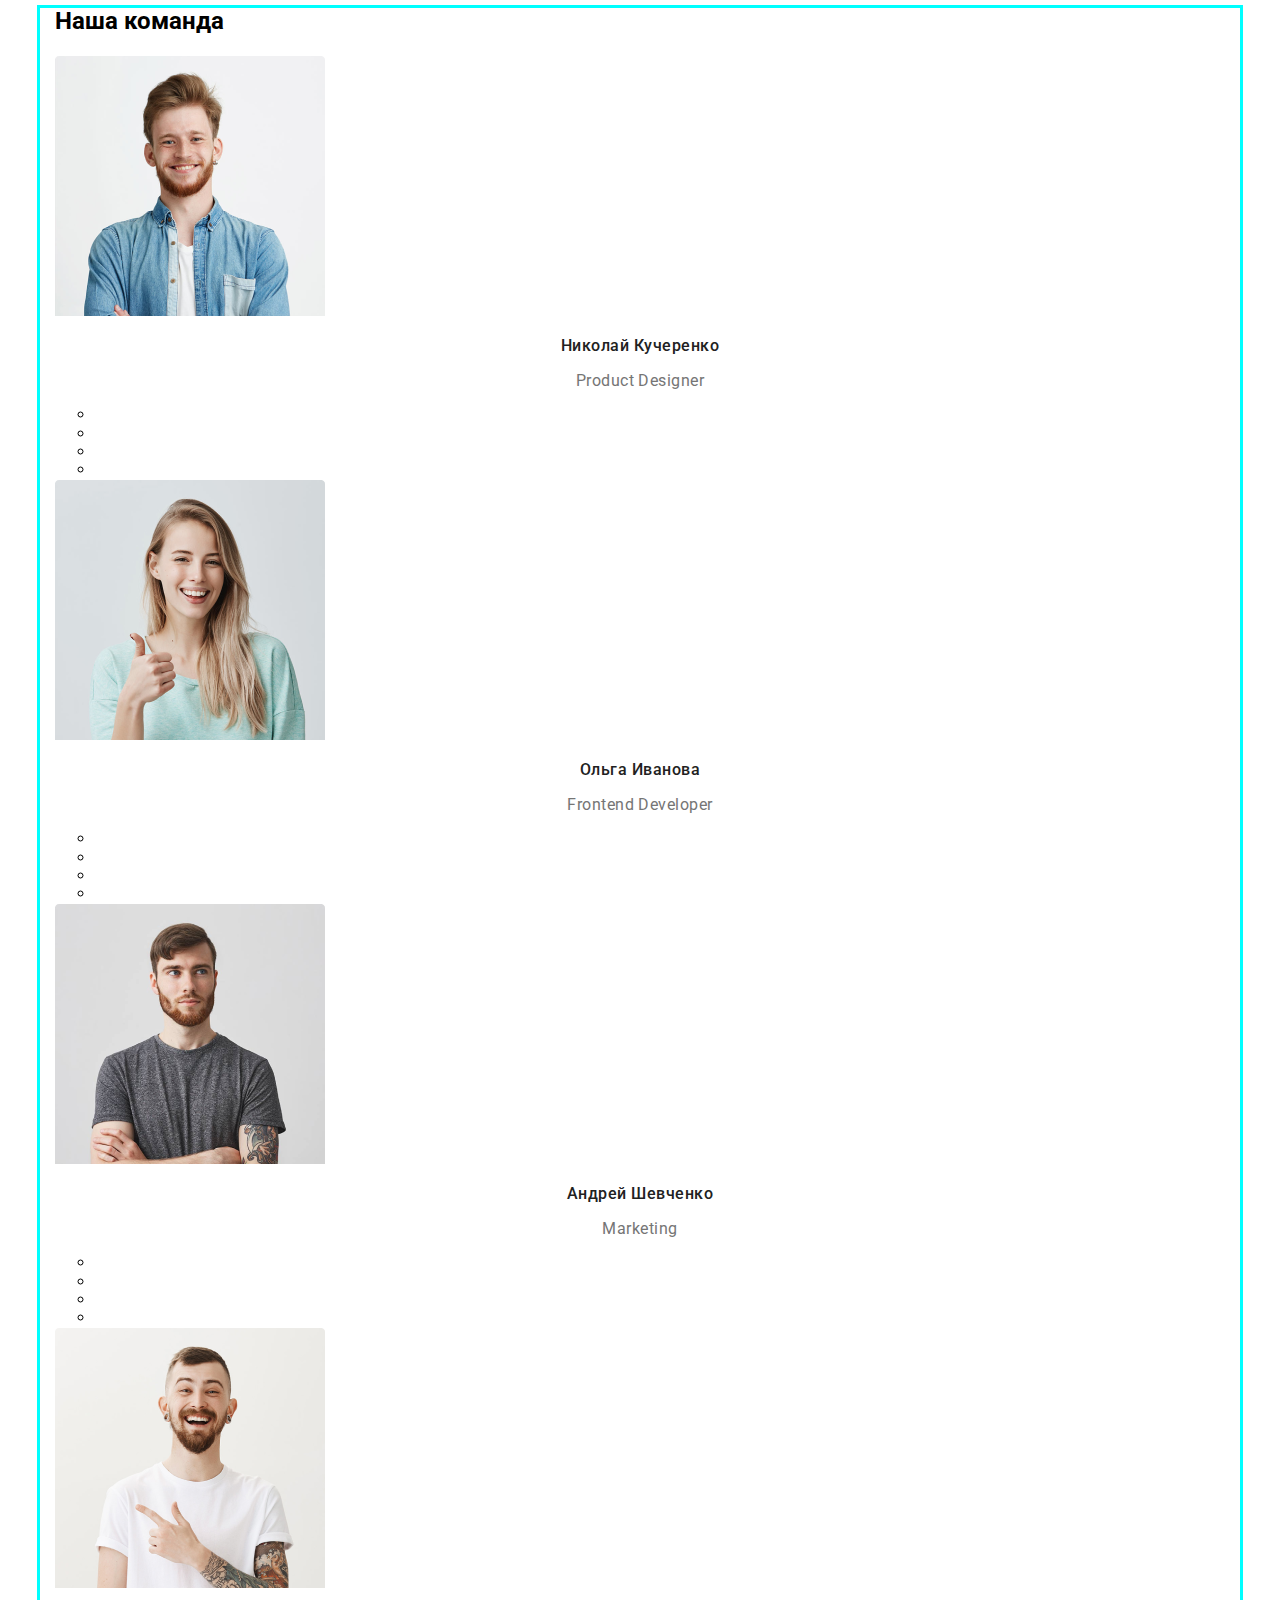
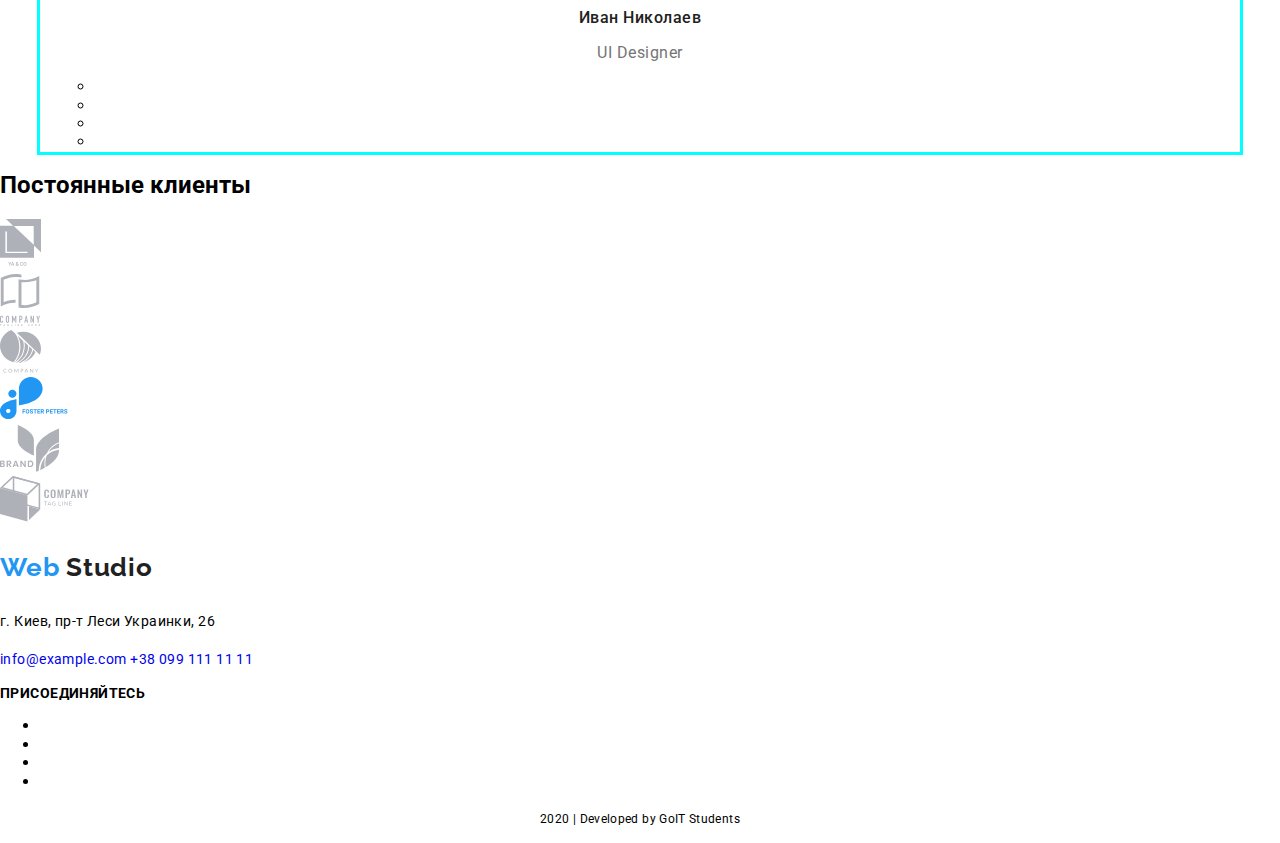
==== commit c0a58dc9: "стилизует раздел "чем мы занимаемся"" ====
--- a/index.html
+++ b/index.html
@@ -44,7 +44,7 @@
         </section>
 
         <!--Преимущества-->
-        <section class="content">
+        <section class="section-margin content">
             <h2 >Наши преимущества</h2> <!--делаем не видимым в css, обозначает блок информации-->
             <ul class="container list">
                 <li class="advantages"> <div class="pict_position"><img src="./img/antenna_1.png" alt="antenna"></div>
@@ -70,17 +70,17 @@
         </section>
 
         <!--Чем занимаемся-->
-        <section class="content">
-            <h2>Чем мы занимаемся</h2> <!--делаем не видимым в css, обозначает блок информации-->
-            <ul class="list">
-                <li> 
+        <section class="section-margin content">
+            <h2 class="h2-title">Чем мы занимаемся </h2>
+            <ul class="container list">
+                <li class="advantages"> 
                     <a href=""> <img src="./img/img1.png" alt="laptop"></a>
                     <h3 class="section-title">Десктопные приложения</h3>
                 </li>
-                <li> 
+                <li class="advantages"> 
                     <a href=""> <img src="./img/box.png" alt="smartphone"></a> 
                     <h3 class="section-title">Мобильные приложения</h3></li>
-                <li> 
+                <li class="advantages"> 
                     <a href=""> <img src="./img/img.png" alt="monitor"></a> 
                     <h3 class="section-title">Дизайнерские решения</h3></li>
             </ul>
--- a/css/style.css
+++ b/css/style.css
@@ -92,6 +92,11 @@
     color: var(--accent-color);
 }
 
+.hero {
+    width: 600px;
+    padding: 200px 0px;
+}
+
 .hero-title {
     font-family: Roboto;
     font-weight: 900;
@@ -103,6 +108,9 @@
     max-width: 696px;
     margin-left: auto;
     margin-right: auto;
+    margin-bottom: 30px;
+    margin-top: 0px;
+    
 /* белый цвет добавлю после бекграунда на фоне */
 }
 .button-link {
@@ -146,12 +154,22 @@
     width: 270px;
 }
 
+.section-margin {
+    margin-top: 94px;
+}
+
 .pict_position {
     width: 270px;
     height: 120px;
     padding: 25px 100px;
 }
 
+.h2-title {     
+    text-align: center;
+    margin-bottom: 50px;
+    margin-top: 0px;
+}
+
 .name {
     font-family: Roboto;
     font-weight: 500;
@@ -238,9 +256,7 @@
     display: flex;
     
 }
-.header {
-
-}
+
 .content {
 width: 1200px;
 padding-left: 15px;
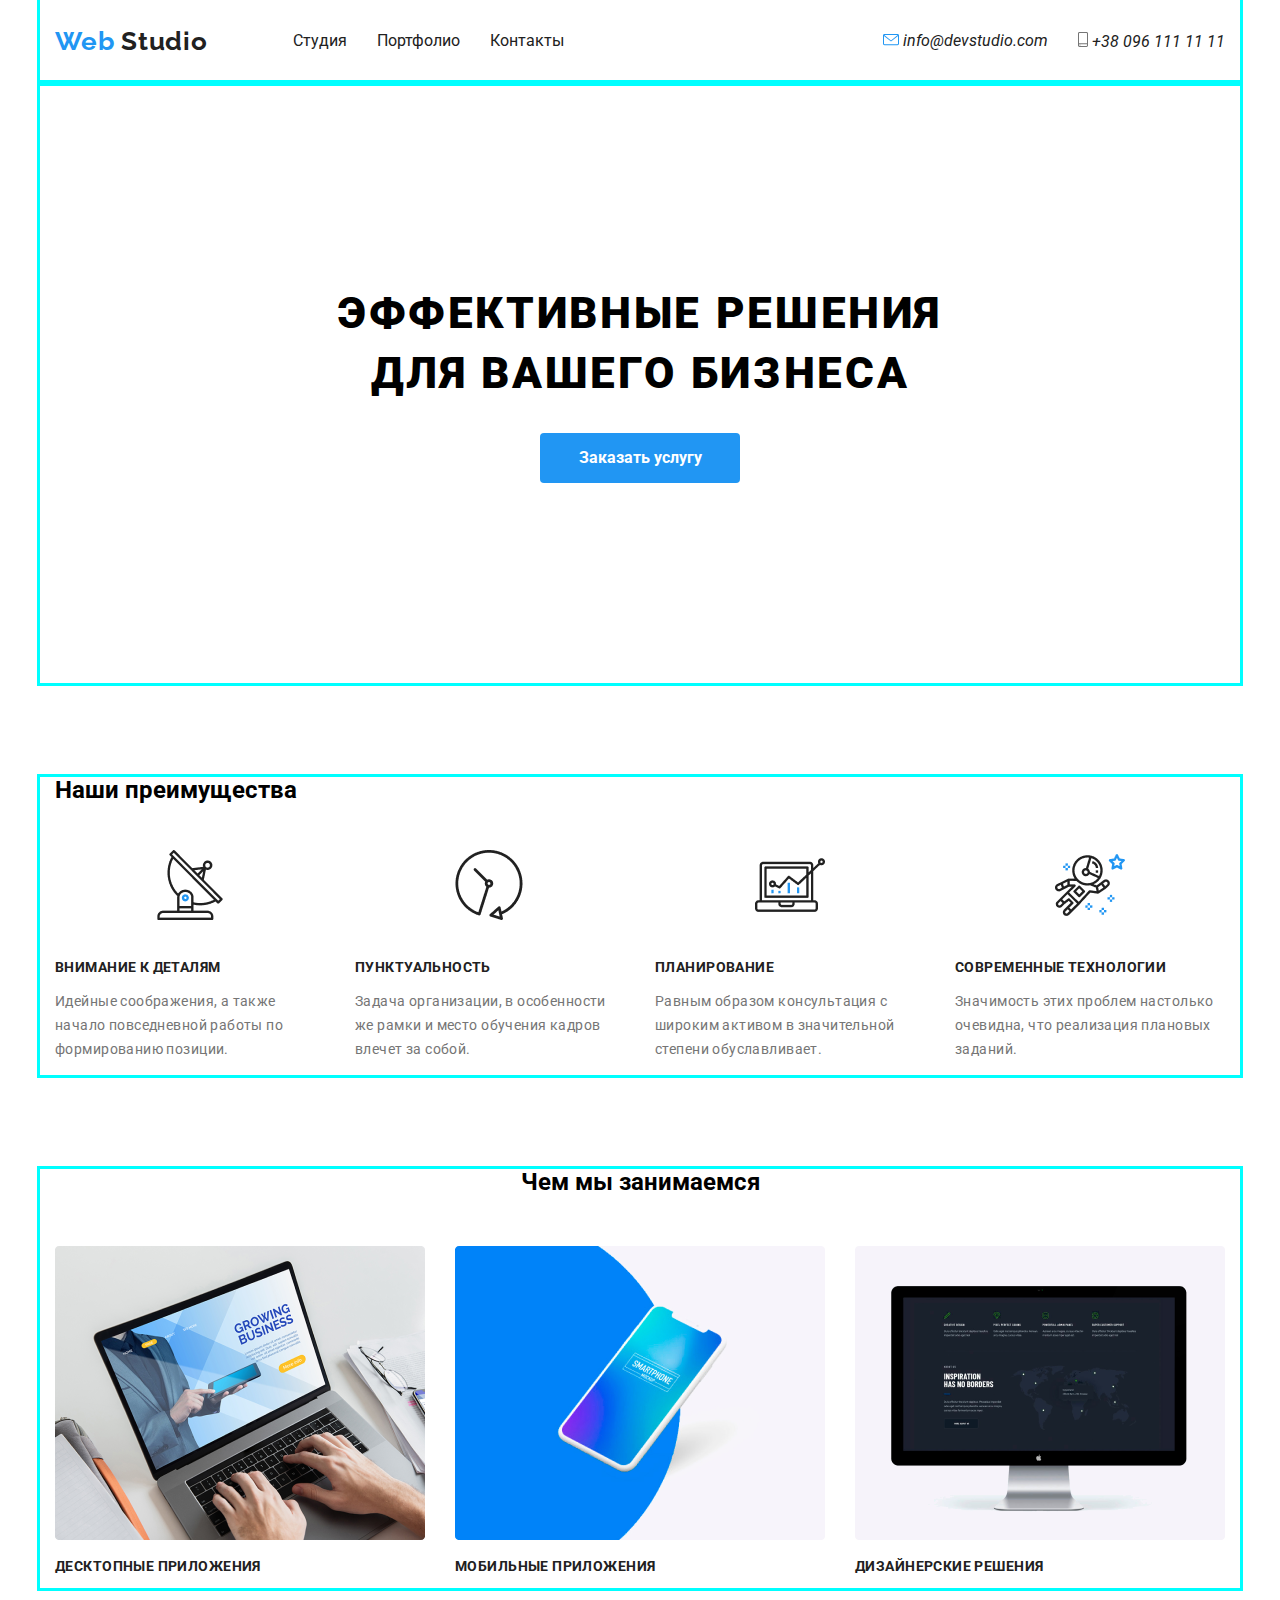
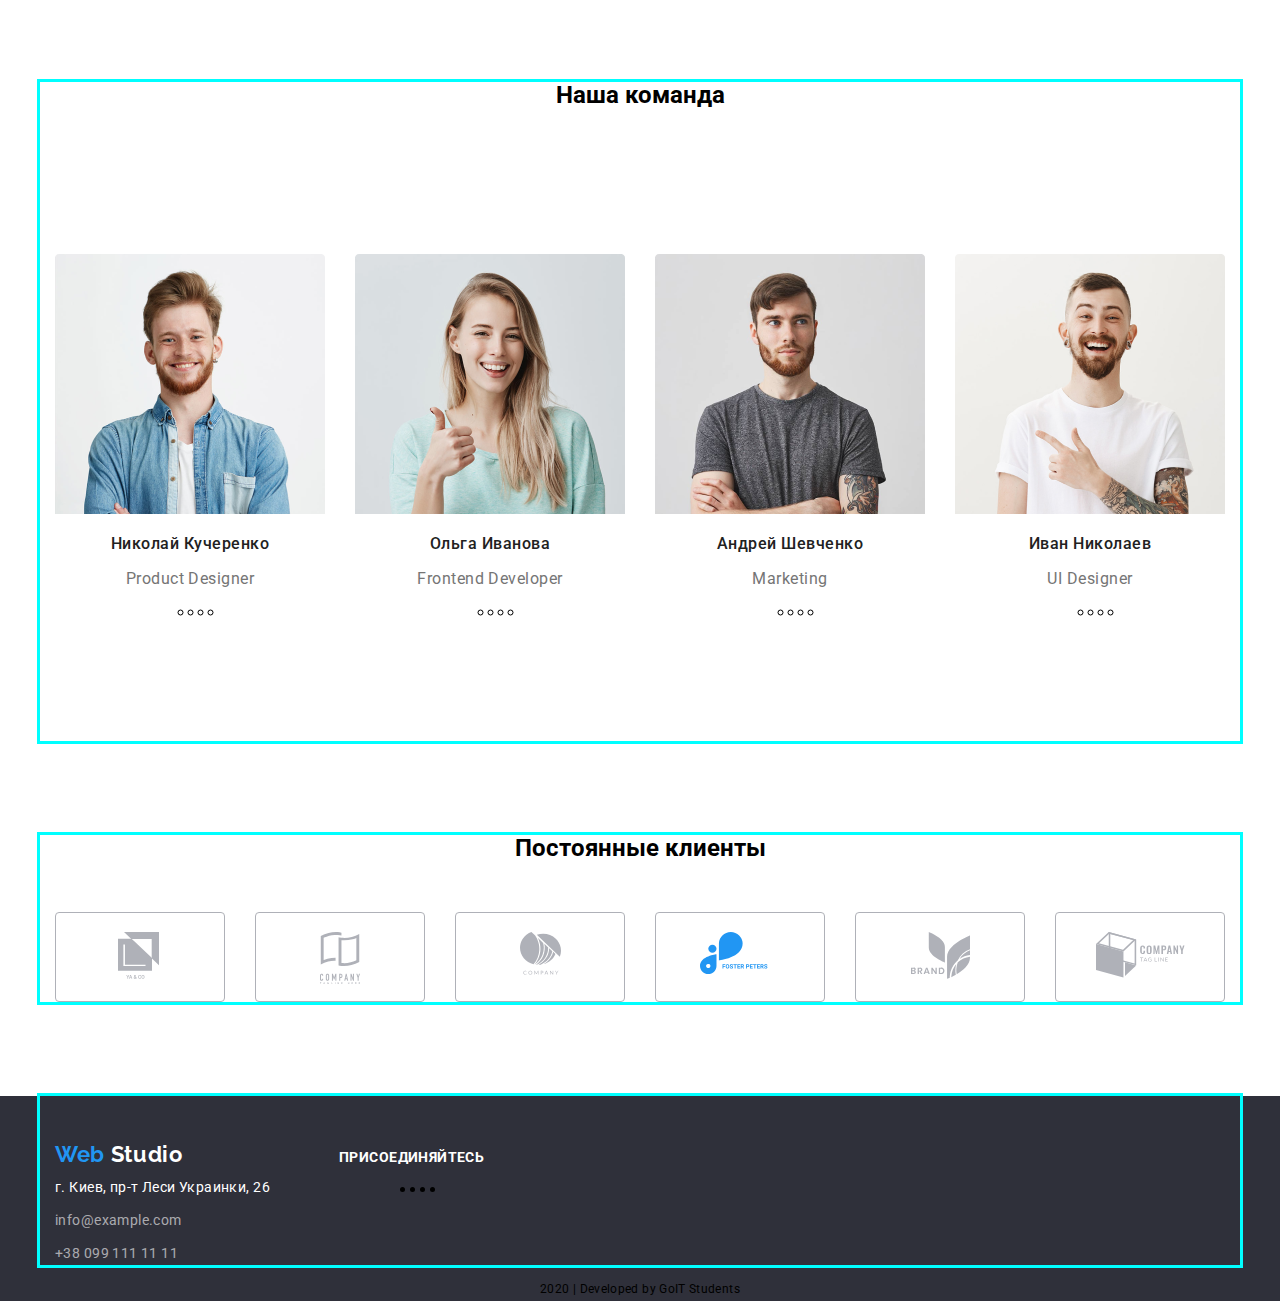
==== commit ff763a41: "изменяет код первой страницы, добавляет Футтер" ====
--- a/index.html
+++ b/index.html
@@ -10,7 +10,7 @@
 </head>
 <body class="page">
 <!--шапка страницы-->
-    <header class="header content">
+    <header class="content">
         <nav class="main-nav">
             <a class="logo" href="index.html">
             <p><span class="logo-color">Web</span> Studio</p>
@@ -24,7 +24,7 @@
             
             <address class="address-list">
                 
-                <ul class="list container">
+                <ul class="list address-list">
                     <li class="item"><img src="./img/envelope_(hover).svg" alt="envelope">
                         <a class="contacts link" href="mailto:info@devstudio.com">info@devstudio.com</a></li>
                     <li class="item"><img src="./img/smartphone.svg" alt="smartphone">
@@ -46,23 +46,23 @@
         <!--Преимущества-->
         <section class="section-margin content">
             <h2 >Наши преимущества</h2> <!--делаем не видимым в css, обозначает блок информации-->
-            <ul class="container list">
-                <li class="advantages"> <div class="pict_position"><img src="./img/antenna_1.png" alt="antenna"></div>
+            <ul class="advantages list">
+                <li class="advantages-item"> <div class="pict_position"><img src="./img/antenna_1.png" alt="antenna"></div>
                     <h3 class="section-title">Внимание к деталям</h3> 
                     <p class="section-item">Идейные соображения, а также начало повседневной работы по формированию позиции.</p>   
                 </li>
 
-                <li class="advantages"> <div class="pict_position"> <img src="./img/Vector.png" alt="vector"></div>
+                <li class="advantages-item"> <div class="pict_position"> <img src="./img/Vector.png" alt="vector"></div>
                     <h3 class="section-title">Пунктуальность</h3>
                     <p class="section-item">Задача организации, в особенности же рамки и место обучения кадров влечет за собой.</p> 
                 </li>
 
-                <li class="advantages"> <div class="pict_position"> <img src="./img/diagram_1.png" alt="diagram"></div>
+                <li class="advantages-item"> <div class="pict_position"> <img src="./img/diagram_1.png" alt="diagram"></div>
                     <h3 class="section-title">Планирование</h3> 
                     <p class="section-item">Равным образом консультация с широким активом в значительной степени обуславливает.</p>
                 </li>
 
-                <li class="advantages"> <div class="pict_position"> <img src="./img/astronaut_1.png" alt="astronaut"></div>
+                <li class="advantages-item"> <div class="pict_position"> <img src="./img/astronaut_1.png" alt="astronaut"></div>
                     <h3 class="section-title">Современные технологии</h3>
                     <p class="section-item">Значимость этих проблем настолько очевидна, что реализация плановых заданий.</p>  
                 </li>
@@ -70,119 +70,130 @@
         </section>
 
         <!--Чем занимаемся-->
-        <section class="section-margin content">
-            <h2 class="h2-title">Чем мы занимаемся </h2>
-            <ul class="container list">
-                <li class="advantages"> 
-                    <a href=""> <img src="./img/img1.png" alt="laptop"></a>
-                    <h3 class="section-title">Десктопные приложения</h3>
-                </li>
-                <li class="advantages"> 
-                    <a href=""> <img src="./img/box.png" alt="smartphone"></a> 
-                    <h3 class="section-title">Мобильные приложения</h3></li>
-                <li class="advantages"> 
-                    <a href=""> <img src="./img/img.png" alt="monitor"></a> 
-                    <h3 class="section-title">Дизайнерские решения</h3></li>
-            </ul>
+        <div class="bgc-section">
+            <section class="section-margin content">
+                <h2 class="h2-title">Чем мы занимаемся </h2>
+                <ul class="work list">
+                    <li class="work-item"> 
+                        <a href=""> <img src="./img/img1.png" alt="laptop"></a>
+                        <h3 class="section-title">Десктопные приложения</h3>
+                    </li>
+                    <li class="work-item"> 
+                        <a href=""> <img src="./img/box.png" alt="smartphone"></a> 
+                        <h3 class="section-title">Мобильные приложения</h3></li>
+                    <li class="work-item"> 
+                        <a href=""> <img src="./img/img.png" alt="monitor"></a> 
+                        <h3 class="section-title">Дизайнерские решения</h3></li>
+                </ul>
 
-        </section>
+            </section>
+        </div>
 
         <!--Наша команда-->
-        <section class="content">
-            <h2>Наша команда</h2>
-            <ul class="list">
-                <li> 
-                    <img src="./img/img(0).png" alt="John Smith">
-                    <h3 class="name">Николай Кучеренко</h3>
-                    <p class="function">Product Designer</p> 
-                    <!-- список пока не стилизуем, чтобы его было видно визуально -->
-                        <ul>  
-                            <li><a href="" aria-label="instagram"></a></li>
-                            <li><a href="" aria-label="twitter"></a></li>
-                            <li><a href="" aria-label="facebook"></a></li>
-                            <li><a href="" aria-label="in"></a></li>
+        <div class="bgc-section">
+            <section class="content section-margin">
+                <h2 class="h2-title">Наша команда</h2>
+                <ul class="team list">
+                    <li class="team-item"> 
+                        <img src="./img/img(0).png" alt="John Smith">
+                        <h3 class="name">Николай Кучеренко</h3>
+                        <p class="function">Product Designer</p> 
+                        <!-- список пока не стилизуем, чтобы его было видно визуально -->
+                            <ul class="social">  
+                                <li class="social-item"><a href="" aria-label="instagram"></a></li>
+                                <li class="social-item"><a href="" aria-label="twitter"></a></li>
+                                <li class="social-item"><a href="" aria-label="facebook"></a></li>
+                                <li class="social-item"><a href="" aria-label="in"></a></li>
+                            </ul>
+                            <!--По рекомендации Максима убрали иконки соцсетей, сделаем их в css-->
+                    </li>
+                    
+                    
+                    <li class="team-item"> 
+                        <img src="./img/img(1).png" alt="Marta Stewart">
+                        <h3 class="name">Ольга Иванова</h3>
+                        <p class="function">Frontend Developer</p> 
+                        <!-- список пока не стилизуем, чтобы его было видно визуально -->
+                        <ul class="social">
+                            <li class="social-item"><a href="" aria-label="instagram"></a></li>
+                            <li class="social-item"><a href="" aria-label="twitter"></a></li>
+                            <li class="social-item"><a href="" aria-label="facebook"></a></li>
+                            <li class="social-item"><a href="" aria-label="in"></a></li>
                         </ul>
-                        <!--По рекомендации Максима убрали иконки соцсетей, сделаем их в css-->
-                </li>
-                
-                
-                <li> 
-                    <img src="./img/img(1).png" alt="Marta Stewart">
-                    <h3 class="name">Ольга Иванова</h3>
-                    <p class="function">Frontend Developer</p> 
-                    <!-- список пока не стилизуем, чтобы его было видно визуально -->
-                    <ul>
-                        <li><a href="" aria-label="instagram"></a></li>
-                        <li><a href="" aria-label="twitter"></a></li>
-                        <li><a href="" aria-label="facebook"></a></li>
-                        <li><a href="" aria-label="in"></a></li>
-                    </ul>
-                </li>
+                    </li>
 
-                <li> 
-                    <img src="./img/img(2).png" alt="Robert Jakis">
-                    <h3 class="name">Андрей Шевченко</h3>
-                    <p class="function">Marketing</p> 
-                    <!-- список пока не стилизуем, чтобы его было видно визуально -->
-                    <ul>
-                        <li><a href="" aria-label="instagram"></a></li>
-                        <li><a href="" aria-label="twitter"></a></li>
-                        <li><a href="" aria-label="facebook"></a></li>
-                        <li><a href="" aria-label="in"></a></li>
-                    </ul>
-                </li>
+                    <li class="team-item"> 
+                        <img src="./img/img(2).png" alt="Robert Jakis">
+                        <h3 class="name">Андрей Шевченко</h3>
+                        <p class="function">Marketing</p> 
+                        <!-- список пока не стилизуем, чтобы его было видно визуально -->
+                        <ul class="social">
+                            <li class="social-item"><a href="" aria-label="instagram"></a></li>
+                            <li class="social-item"><a href="" aria-label="twitter"></a></li>
+                            <li class="social-item"><a href="" aria-label="facebook"></a></li>
+                            <li class="social-item"><a href="" aria-label="in"></a></li>
+                        </ul>
+                    </li>
 
-                <li> 
-                    <img src="./img/img(3).png" alt="Martin Doe">
-                    <h3 class="name">Иван Николаев</h3>
-                    <p class="function">UI Designer</p> 
-                    <!-- список пока не стилизуем, чтобы его было видно визуально -->
-                    <ul> 
-                        <li><a href="" aria-label="instagram"></a></li>
-                        <li><a href="" aria-label="twitter"></a></li>
-                        <li><a href="" aria-label="facebook"></a></li>
-                        <li><a href="" aria-label="in"></a></li>
-                    </ul>
-                </li>
-            </ul>
-        </section>
+                    <li class="team-item"> 
+                        <img src="./img/img(3).png" alt="Martin Doe">
+                        <h3 class="name">Иван Николаев</h3>
+                        <p class="function">UI Designer</p> 
+                        <!-- список пока не стилизуем, чтобы его было видно визуально -->
+                        <ul class="social"> 
+                            <li class="social-item"><a href="" aria-label="instagram"></a></li>
+                            <li class="social-item"><a href="" aria-label="twitter"></a></li>
+                            <li class="social-item"><a href="" aria-label="facebook"></a></li>
+                            <li class="social-item"><a href="" aria-label="in"></a></li>
+                        </ul>
+                    </li>
+                </ul>
+            </section>
+        </div>
 
         <!--Постоянные клиенты-->
-        <section>
-            <h2>Постоянные клиенты</h2>
-            <ul class="list">
-                <li><a href=""><img src="./img/logo1.svg" alt="ya&go"></a></li>
-                <li><a href=""><img src="./img/logo2.svg" alt="Company tagline here"></a></li>
-                <li><a href=""><img src="./img/Object.svg" alt="Company"></a></li>
-                <li><a href=""><img src="./img/logo4.svg" alt="FOSTER PETERS"></a></li>
-                <li><a href=""><img src="./img/logo5.svg" alt="BRAND"></a></li>
-                <li><a href=""><img src="./img/logo6.svg" alt="Company tagline"></a></li>
-            </ul>
-        </section>
+        <div class="bgc-section">
+            <section class="content section-margin">
+                <h2 class="h2-title">Постоянные клиенты</h2>
+                <ul class="clients list">
+                    <li class="clients-item"><a href=""><img src="./img/logo1.svg" alt="ya&go"></a></li>
+                    <li class="clients-item"><a href=""><img src="./img/logo2.svg" alt="Company tagline here"></a></li>
+                    <li class="clients-item"><a href=""><img src="./img/Object.svg" alt="Company"></a></li>
+                    <li class="clients-item"><a href=""><img src="./img/logo4.svg" alt="FOSTER PETERS"></a></li>
+                    <li class="clients-item"><a href=""><img src="./img/logo5.svg" alt="BRAND"></a></li>
+                    <li class="clients-item"><a href=""><img src="./img/logo6.svg" alt="Company tagline"></a></li>
+                </ul>
+            </section>
+        </div>
     
     </main>
 
         <!--Подвал-->
-    <footer>
-        <a class="logo" href="index.html">
-            <p><span class="logo-color">Web</span> Studio</p>
-        </a>
-        <address class="footer-address">
-            <p>г. Киев, пр-т Леси Украинки, 26</p> 
-            <a class="link" href="mailto:info@example.com" >info@example.com</a>
-            <a class="link" href="tel:+380991111111">+38 099 111 11 11</a>
-        </address>
-                
-        <p class="connecting">присоединяйтесь</p>
-            <ul>
-                <li><a href="" aria-label="instagram"></a></li>
-                <li><a href="" aria-label="twitter"></a></li>
-                <li><a href="" aria-label="facebook"></a></li>
-                <li><a href="" aria-label="in"></a></li>
-            </ul>
+    <footer class="section-margin footer">
+        <div class="content footer-contacts">
+            <div class="column-one">
+                <a class="footer-logo" href="index.html">
+                    <p class="logo-margin"><span class="logo-color">Web</span> Studio</p>
+                </a>
+                <address class="footer-address tel-mail">
+                    <p class="footer-address-item">г. Киев, пр-т Леси Украинки, 26</p>
+                    <a class="link tel-mail-link" href="mailto:info@example.com" >info@example.com</a>
+                    <a class="link tel-mail-link" href="tel:+380991111111">+38 099 111 11 11</a>
+                </address>
             
-        
-        <p class="developed">2020 | Developed by GoIT Students </p>
+            </div>
+            <div class="column-two"> 
+                <p class="connecting">присоединяйтесь</p>
+                    <ul class="social">
+                        <li class="social-item"><a href="" aria-label="instagram"></a></li>
+                        <li class="social-item"><a href="" aria-label="twitter"></a></li>
+                        <li class="social-item"><a href="" aria-label="facebook"></a></li>
+                        <li class="social-item"><a href="" aria-label="in"></a></li>
+                    </ul>
+            </div>       
+        </div>       
+                <p class="developed">2020 | Developed by GoIT Students </p>
+      
     </footer>
 </body>
 </html>--- a/css/style.css
+++ b/css/style.css
@@ -129,10 +129,41 @@
     padding: 10px 32px;
 }
 
-.list .advantages:not(:last-child) {
+.advantages {
+    display: flex;
+}
+
+.advantages-item:not(:last-child) {
     margin-right: 30px;
 
 }
+
+.work {
+    display: flex;
+}
+.work-item:not(:last-child) {
+margin-right: 30px;
+}
+
+.team {
+    display: flex;
+}
+
+.team-item:not(:last-child) {
+margin-right: 30px;
+}
+
+.social {
+    display: flex;
+    justify-content: center;
+}
+.social-item {
+    margin-bottom: 24px;
+}
+.social-item + .social-item {
+    margin-left: 10px;
+}
+
 
 .section-title {
     font-family: Roboto;
@@ -170,6 +201,14 @@
     margin-top: 0px;
 }
 
+.team {
+    padding: 94px 0px;
+}
+
+.bgc-section :nth-child() {
+    background-color: #F5F4FA;
+}
+
 .name {
     font-family: Roboto;
     font-weight: 500;
@@ -188,10 +227,34 @@
     letter-spacing: 0.03em;
     color: var(--title-text-color);
 }
+
+.clients {
+    display: flex;
+    justify-content: space-between;
+}
+
+.clients-item {
+    width: 170px;
+    height: 90px;
+    border-radius: 4px;
+    border: solid #AFB1B8;
+    border-width: 1px;
+    text-align: center;
+    padding: 19px 0px;
+}
+
 .footer-logo {
     font-size: 22px;
     line-height: 26px;
-}
+    font-family: Raleway;
+    font-weight: bold;
+    letter-spacing: 0.03em;
+    text-decoration: none;
+    color:var(--white-color);
+    
+}
+
+
 .footer-address {
     font-family: Roboto;
     font-style: normal;
@@ -199,8 +262,30 @@
     font-size: 14px;
     line-height: 24px;
     letter-spacing: 0.03em;
-/* color after style */
-}
+    color: var(--white-color);
+    }
+
+.footer-address-item {
+    margin-top: 8px;
+    margin-bottom: 0;
+}
+
+.logo-margin {
+    margin-bottom: 0;
+    margin-top: 45px;
+}
+
+.tel-mail-link {
+    margin-top: 9px;
+}
+
+.column-one {
+    margin-right: 69px;
+}
+
+
+
+
 .connecting {
     font-family: Roboto;
     font-style: normal;
@@ -209,6 +294,8 @@
     line-height: 16px;
     letter-spacing: 0.03em;
     text-transform: uppercase;
+    color: var(--white-color);
+    
 }
 .developed {
     font-family: Roboto;
@@ -218,6 +305,7 @@
     line-height: 24px;
     text-align: center;
     letter-spacing: 0.03em;
+    
 }
 .button {
     font-family: Roboto;
@@ -228,7 +316,9 @@
     text-align: center;
     letter-spacing: 0.03em;
     color: var(--primary-text-color);
-    background-color: #fff;
+    background-color: #F5F4FA;
+    border-radius: 4px;
+    border: transparent;
 }
 .button:hover {
     background-color: var(--accent-color);
@@ -252,9 +342,15 @@
     letter-spacing: 0.03em;
     color: var(--title-text-color);
 }
-.container {
-    display: flex;
-    
+
+
+.portfolio-nav .list {
+    justify-content: center;
+    align-items: center;
+}
+
+.portfolio-nav .list :not(:last-child) {
+    margin-right: 8px;
 }
 
 .content {
@@ -265,4 +361,31 @@
 margin-left: auto;
 
 outline: 3px solid aqua;
-}+}
+
+.footer {
+    background-color: #2F303A;
+}
+
+.footer-address .link {
+color: rgba(255, 255, 255, 0.6);
+}
+
+.column {
+    width: 231px;
+    text-align: left;
+}
+
+.footer-contacts {
+    display: flex;
+    justify-content: start;
+    align-items: baseline;
+}
+.tel-mail {
+    display: flex;
+    flex-direction: column;
+    justify-content: baseline;
+}
+
+
+
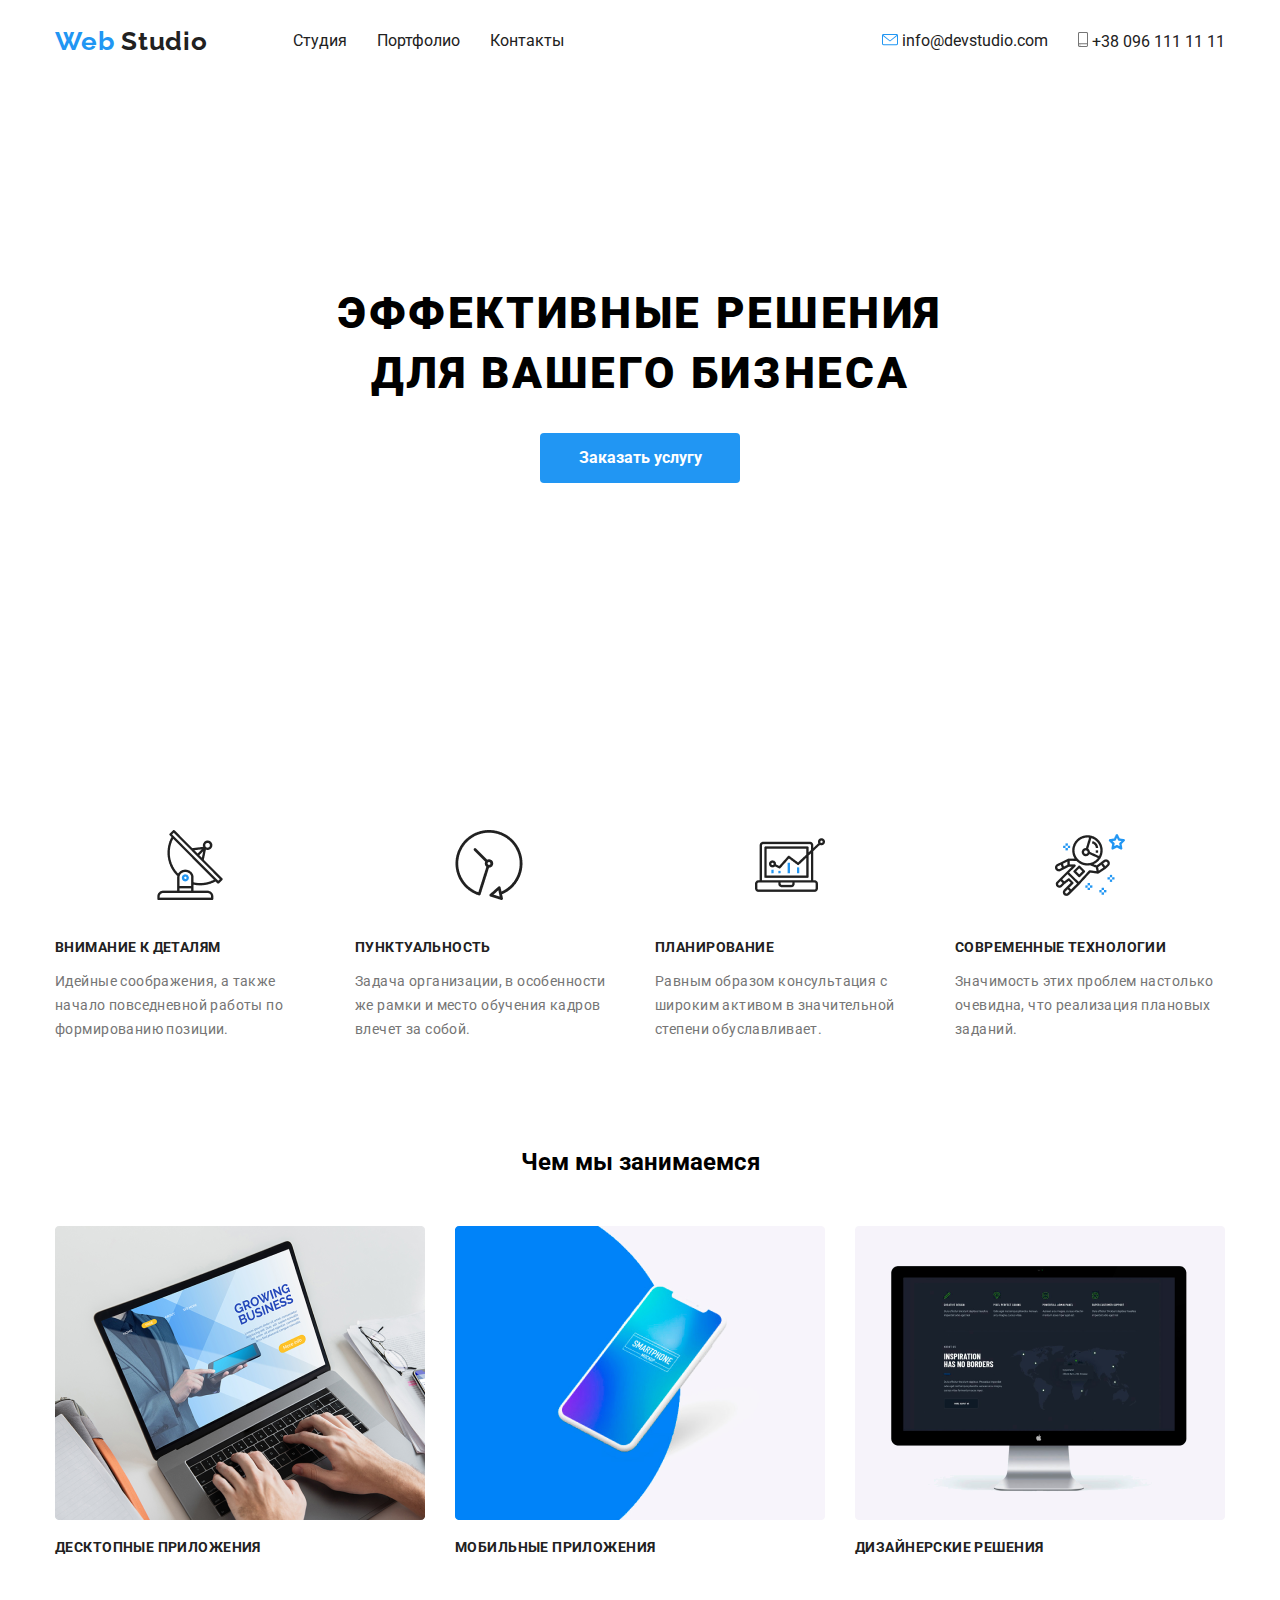
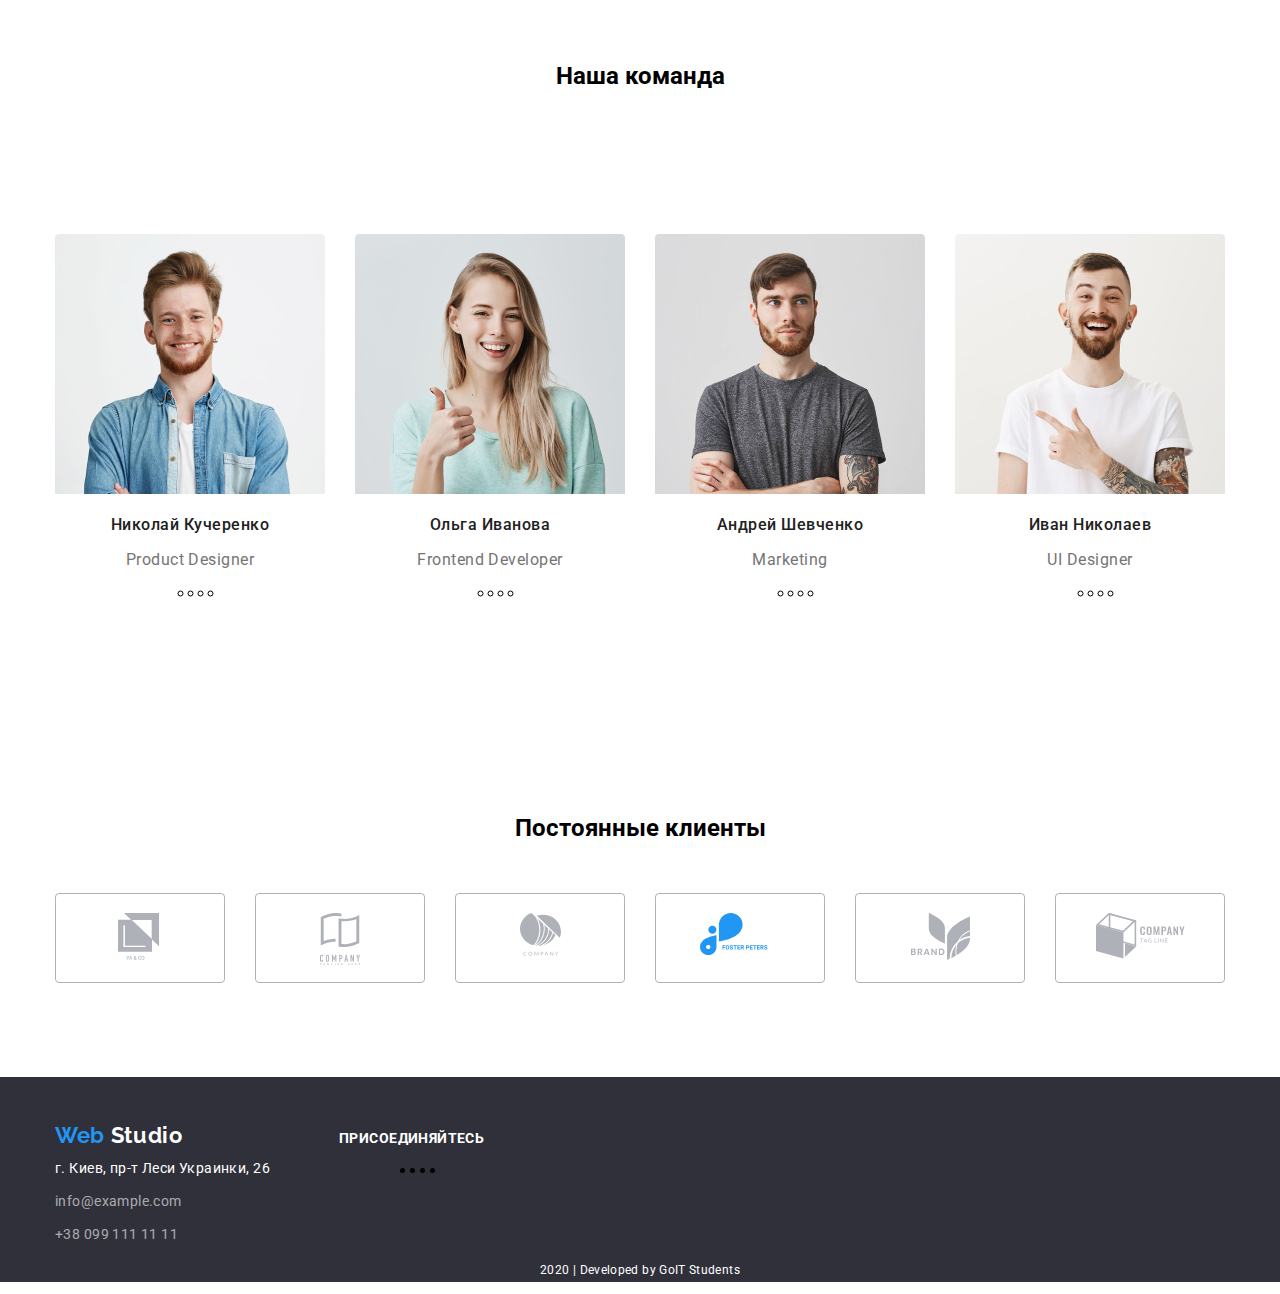
==== commit f79aa731: "оформляет вторую страницу" ====
--- a/index.html
+++ b/index.html
@@ -45,7 +45,7 @@
 
         <!--Преимущества-->
         <section class="section-margin content">
-            <h2 >Наши преимущества</h2> <!--делаем не видимым в css, обозначает блок информации-->
+            <h2 class="killer-margin">Наши преимущества</h2> <!--делаем не видимым в css, обозначает блок информации-->
             <ul class="advantages list">
                 <li class="advantages-item"> <div class="pict_position"><img src="./img/antenna_1.png" alt="antenna"></div>
                     <h3 class="section-title">Внимание к деталям</h3> 
--- a/css/style.css
+++ b/css/style.css
@@ -15,6 +15,7 @@
     list-style: none;
     padding: 0;
     margin: 0;
+    
 }
 
 .address-list {
@@ -87,6 +88,7 @@
 
 .contacts {
         color: var(--primary-text-color);
+        font-style: normal;
 }
 .contacts:hover {
     color: var(--accent-color);
@@ -305,6 +307,7 @@
     line-height: 24px;
     text-align: center;
     letter-spacing: 0.03em;
+    color: var(--white-color);
     
 }
 .button {
@@ -319,39 +322,13 @@
     background-color: #F5F4FA;
     border-radius: 4px;
     border: transparent;
+    height: 38px;
 }
 .button:hover {
     background-color: var(--accent-color);
     color: white;
 }
-.examples-title {
-    font-family: Roboto;
-    font-style: normal;
-    font-weight: bold;
-    font-size: 18px;
-    line-height: 36px;
-    letter-spacing: 0.06em;
-    color: var(--primary-text-color);
-}
-.examples-item {
-    font-family: Roboto;
-    font-style: normal;
-    font-weight: normal;
-    font-size: 16px;
-    line-height: 30px;
-    letter-spacing: 0.03em;
-    color: var(--title-text-color);
-}
-
-
-.portfolio-nav .list {
-    justify-content: center;
-    align-items: center;
-}
-
-.portfolio-nav .list :not(:last-child) {
-    margin-right: 8px;
-}
+
 
 .content {
 width: 1200px;
@@ -359,8 +336,6 @@
 padding-right: 15px;
 margin-right: auto;
 margin-left: auto;
-
-outline: 3px solid aqua;
 }
 
 .footer {
@@ -387,5 +362,67 @@
     justify-content: baseline;
 }
 
-
-
+.killer-margin {
+    margin-top: 0;
+    margin-bottom: 0;
+    color: transparent;
+}
+
+.portfolio-nav {
+    display: flex;
+    justify-content: center;
+    
+}
+.p-nav-item + .p-nav-item {
+    margin-left: 8px;
+}
+
+.examples {
+    display: flex;
+    flex-wrap: wrap;
+}
+.examples .card {
+    width: 370px;
+    margin-right: 30px;
+    height: 404px;
+    margin-bottom: 30px;
+}
+.card:nth-child(3n) {
+    margin-right: 0;
+}
+.card:nth-last-child(-n + 3) {
+    margin-bottom: 0;
+}
+.card-text {
+    margin-top: 0;
+    
+}
+
+
+
+
+
+.examples-title {
+    font-family: Roboto;
+    font-style: normal;
+    font-weight: bold;
+    font-size: 18px;
+    line-height: 36px;
+    letter-spacing: 0.06em;
+    color: var(--primary-text-color);
+    margin-top: 20px;
+    margin-bottom: 4px;
+}
+.examples-item {
+    font-family: Roboto;
+    font-style: normal;
+    font-weight: normal;
+    font-size: 16px;
+    line-height: 30px;
+    letter-spacing: 0.03em;
+    color: var(--title-text-color);
+    margin-top: 0;
+    margin-bottom: 20px;
+}
+
+
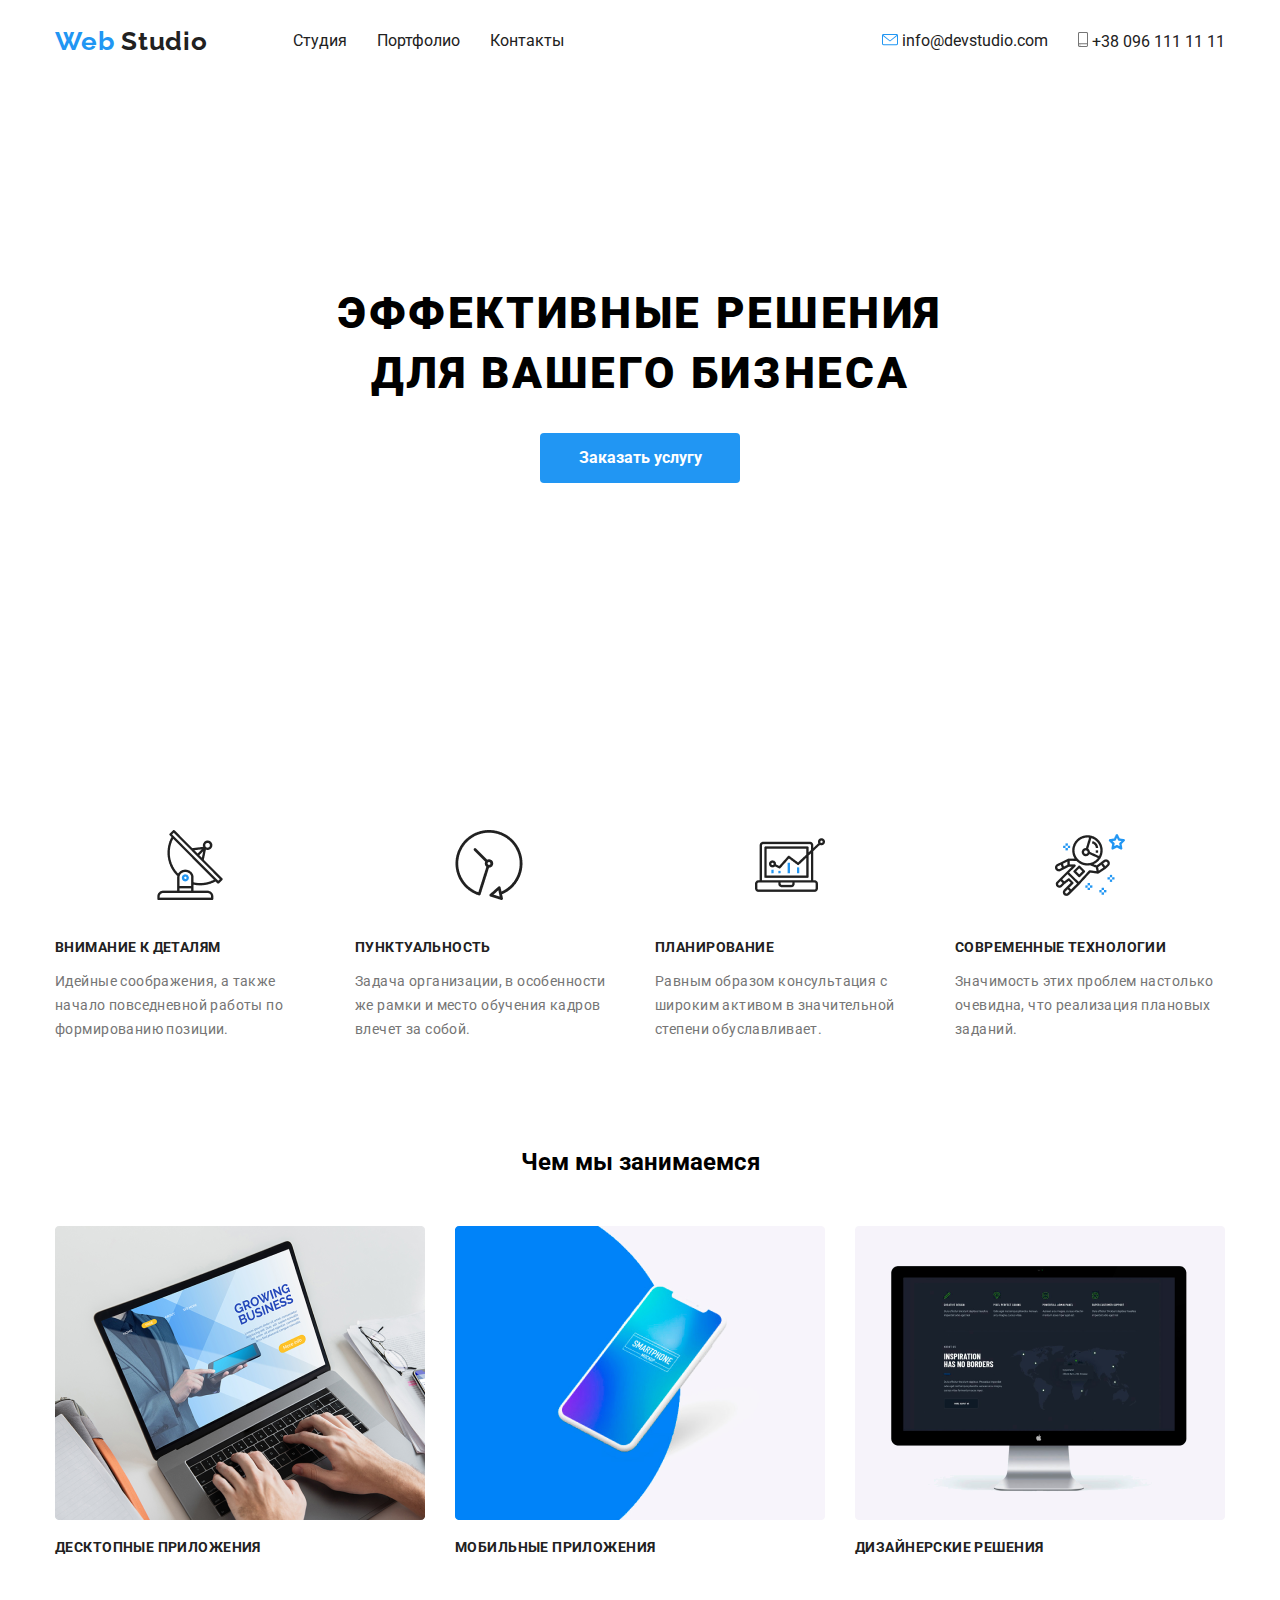
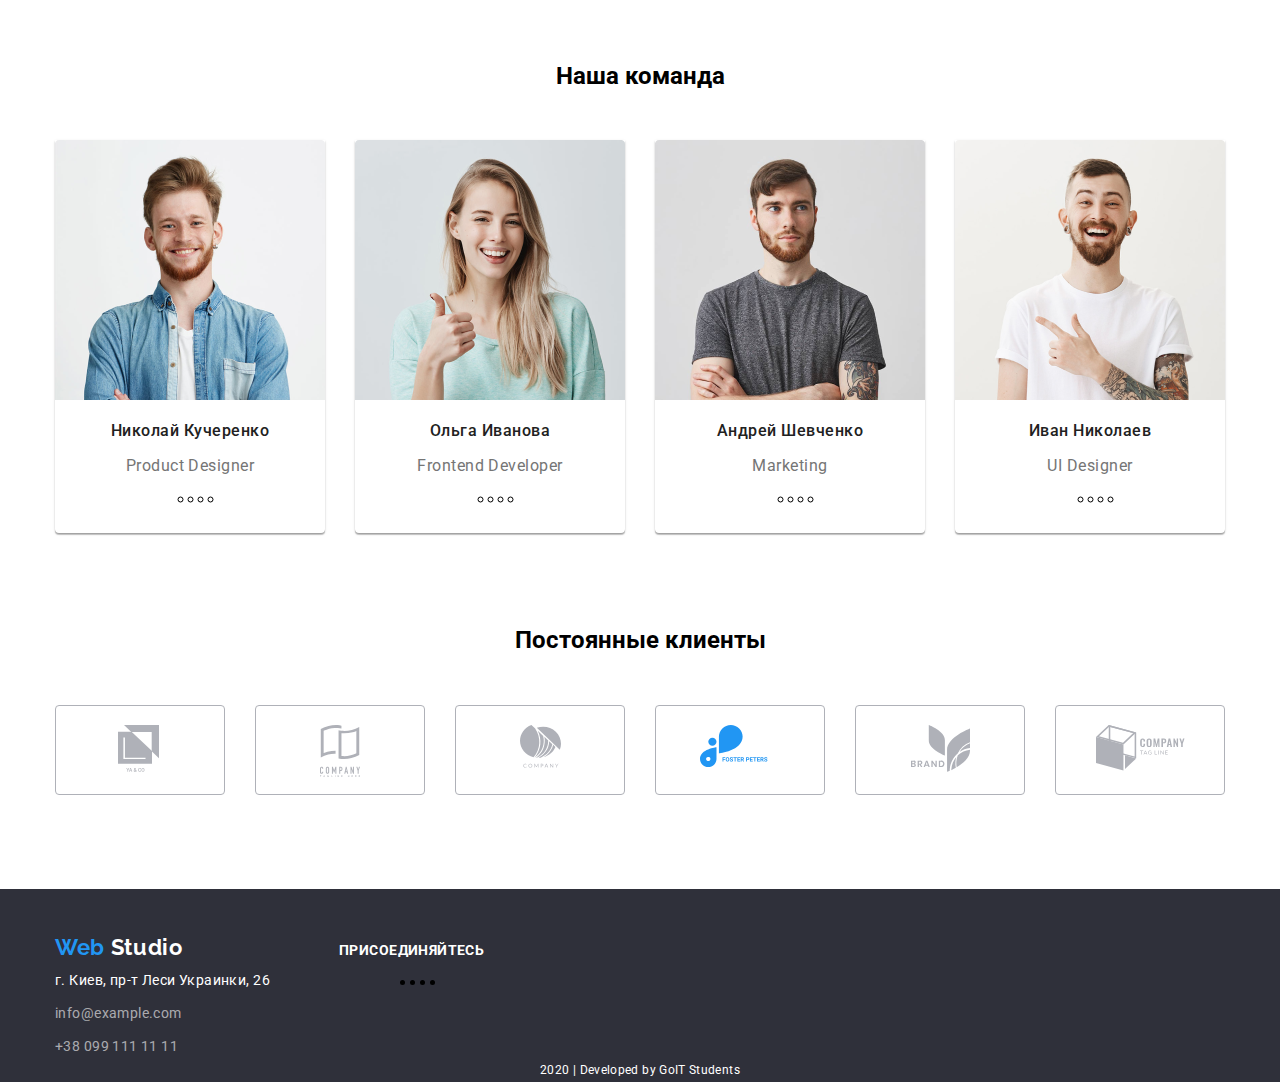
==== commit 577cc8ac: "финал третьего дз" ====
--- a/index.html
+++ b/index.html
@@ -37,13 +37,16 @@
         </nav>  
     </header>
     <main>
-        <!--герой-->
+        
+            <!--герой-->
         <section class="hero content">
             <h1 class="hero-title">Эффективные решения для вашего бизнеса</h1>
             <a class="button-link link" href="">Заказать услугу</a>
         </section>
+              
 
-        <!--Преимущества-->
+            <!--Преимущества-->
+            
         <section class="section-margin content">
             <h2 class="killer-margin">Наши преимущества</h2> <!--делаем не видимым в css, обозначает блок информации-->
             <ul class="advantages list">
@@ -68,104 +71,100 @@
                 </li>
             </ul>
         </section>
+         
 
-        <!--Чем занимаемся-->
-        <div class="bgc-section">
-            <section class="section-margin content">
-                <h2 class="h2-title">Чем мы занимаемся </h2>
-                <ul class="work list">
-                    <li class="work-item"> 
-                        <a href=""> <img src="./img/img1.png" alt="laptop"></a>
-                        <h3 class="section-title">Десктопные приложения</h3>
-                    </li>
-                    <li class="work-item"> 
-                        <a href=""> <img src="./img/box.png" alt="smartphone"></a> 
-                        <h3 class="section-title">Мобильные приложения</h3></li>
-                    <li class="work-item"> 
-                        <a href=""> <img src="./img/img.png" alt="monitor"></a> 
-                        <h3 class="section-title">Дизайнерские решения</h3></li>
-                </ul>
+            <!--Чем занимаемся-->
+        <section class="section-margin content">
+            <h2 class="h2-title">Чем мы занимаемся </h2>
+            <ul class="work list">
+                <li class="work-item"> 
+                    <a href=""> <img src="./img/img1.png" alt="laptop"></a>
+                    <h3 class="section-title">Десктопные приложения</h3>
+                </li>
+                <li class="work-item"> 
+                    <a href=""> <img src="./img/box.png" alt="smartphone"></a> 
+                    <h3 class="section-title">Мобильные приложения</h3></li>
+                <li class="work-item"> 
+                    <a href=""> <img src="./img/img.png" alt="monitor"></a> 
+                    <h3 class="section-title">Дизайнерские решения</h3></li>
+            </ul>
+        </section>
+            
 
-            </section>
-        </div>
-
-        <!--Наша команда-->
-        <div class="bgc-section">
-            <section class="content section-margin">
-                <h2 class="h2-title">Наша команда</h2>
-                <ul class="team list">
-                    <li class="team-item"> 
-                        <img src="./img/img(0).png" alt="John Smith">
-                        <h3 class="name">Николай Кучеренко</h3>
-                        <p class="function">Product Designer</p> 
-                        <!-- список пока не стилизуем, чтобы его было видно визуально -->
-                            <ul class="social">  
-                                <li class="social-item"><a href="" aria-label="instagram"></a></li>
-                                <li class="social-item"><a href="" aria-label="twitter"></a></li>
-                                <li class="social-item"><a href="" aria-label="facebook"></a></li>
-                                <li class="social-item"><a href="" aria-label="in"></a></li>
-                            </ul>
-                            <!--По рекомендации Максима убрали иконки соцсетей, сделаем их в css-->
-                    </li>
-                    
-                    
-                    <li class="team-item"> 
-                        <img src="./img/img(1).png" alt="Marta Stewart">
-                        <h3 class="name">Ольга Иванова</h3>
-                        <p class="function">Frontend Developer</p> 
-                        <!-- список пока не стилизуем, чтобы его было видно визуально -->
-                        <ul class="social">
+            <!--Наша команда-->
+        <section class="content section-margin">
+            <h2 class="h2-title">Наша команда</h2>
+            <ul class="team list">
+                <li class="team-item"> 
+                    <img src="./img/img(0).png" alt="John Smith">
+                    <h3 class="name">Николай Кучеренко</h3>
+                    <p class="function">Product Designer</p> 
+                    <!-- список пока не стилизуем, чтобы его было видно визуально -->
+                        <ul class="social">  
                             <li class="social-item"><a href="" aria-label="instagram"></a></li>
                             <li class="social-item"><a href="" aria-label="twitter"></a></li>
                             <li class="social-item"><a href="" aria-label="facebook"></a></li>
                             <li class="social-item"><a href="" aria-label="in"></a></li>
                         </ul>
-                    </li>
+                        <!--По рекомендации Максима убрали иконки соцсетей, сделаем их в css-->
+                </li>
+                
+                
+                <li class="team-item"> 
+                    <img src="./img/img(1).png" alt="Marta Stewart">
+                    <h3 class="name">Ольга Иванова</h3>
+                    <p class="function">Frontend Developer</p> 
+                    <!-- список пока не стилизуем, чтобы его было видно визуально -->
+                    <ul class="social">
+                        <li class="social-item"><a href="" aria-label="instagram"></a></li>
+                        <li class="social-item"><a href="" aria-label="twitter"></a></li>
+                        <li class="social-item"><a href="" aria-label="facebook"></a></li>
+                        <li class="social-item"><a href="" aria-label="in"></a></li>
+                    </ul>
+                </li>
 
-                    <li class="team-item"> 
-                        <img src="./img/img(2).png" alt="Robert Jakis">
-                        <h3 class="name">Андрей Шевченко</h3>
-                        <p class="function">Marketing</p> 
-                        <!-- список пока не стилизуем, чтобы его было видно визуально -->
-                        <ul class="social">
-                            <li class="social-item"><a href="" aria-label="instagram"></a></li>
-                            <li class="social-item"><a href="" aria-label="twitter"></a></li>
-                            <li class="social-item"><a href="" aria-label="facebook"></a></li>
-                            <li class="social-item"><a href="" aria-label="in"></a></li>
-                        </ul>
-                    </li>
+                <li class="team-item"> 
+                    <img src="./img/img(2).png" alt="Robert Jakis">
+                    <h3 class="name">Андрей Шевченко</h3>
+                    <p class="function">Marketing</p> 
+                    <!-- список пока не стилизуем, чтобы его было видно визуально -->
+                    <ul class="social">
+                        <li class="social-item"><a href="" aria-label="instagram"></a></li>
+                        <li class="social-item"><a href="" aria-label="twitter"></a></li>
+                        <li class="social-item"><a href="" aria-label="facebook"></a></li>
+                        <li class="social-item"><a href="" aria-label="in"></a></li>
+                    </ul>
+                </li>
 
-                    <li class="team-item"> 
-                        <img src="./img/img(3).png" alt="Martin Doe">
-                        <h3 class="name">Иван Николаев</h3>
-                        <p class="function">UI Designer</p> 
-                        <!-- список пока не стилизуем, чтобы его было видно визуально -->
-                        <ul class="social"> 
-                            <li class="social-item"><a href="" aria-label="instagram"></a></li>
-                            <li class="social-item"><a href="" aria-label="twitter"></a></li>
-                            <li class="social-item"><a href="" aria-label="facebook"></a></li>
-                            <li class="social-item"><a href="" aria-label="in"></a></li>
-                        </ul>
-                    </li>
-                </ul>
-            </section>
-        </div>
-
-        <!--Постоянные клиенты-->
-        <div class="bgc-section">
-            <section class="content section-margin">
-                <h2 class="h2-title">Постоянные клиенты</h2>
-                <ul class="clients list">
-                    <li class="clients-item"><a href=""><img src="./img/logo1.svg" alt="ya&go"></a></li>
-                    <li class="clients-item"><a href=""><img src="./img/logo2.svg" alt="Company tagline here"></a></li>
-                    <li class="clients-item"><a href=""><img src="./img/Object.svg" alt="Company"></a></li>
-                    <li class="clients-item"><a href=""><img src="./img/logo4.svg" alt="FOSTER PETERS"></a></li>
-                    <li class="clients-item"><a href=""><img src="./img/logo5.svg" alt="BRAND"></a></li>
-                    <li class="clients-item"><a href=""><img src="./img/logo6.svg" alt="Company tagline"></a></li>
-                </ul>
-            </section>
-        </div>
-    
+                <li class="team-item"> 
+                    <img src="./img/img(3).png" alt="Martin Doe">
+                    <h3 class="name">Иван Николаев</h3>
+                    <p class="function">UI Designer</p> 
+                    <!-- список пока не стилизуем, чтобы его было видно визуально -->
+                    <ul class="social"> 
+                        <li class="social-item"><a href="" aria-label="instagram"></a></li>
+                        <li class="social-item"><a href="" aria-label="twitter"></a></li>
+                        <li class="social-item"><a href="" aria-label="facebook"></a></li>
+                        <li class="social-item"><a href="" aria-label="in"></a></li>
+                    </ul>
+                </li>
+            </ul>
+        </section>
+            
+            <!--Постоянные клиенты-->
+        <section class="content section-margin">
+            <h2 class="h2-title">Постоянные клиенты</h2>
+            <ul class="clients list">
+                <li class="clients-item"><a href=""><img src="./img/logo1.svg" alt="ya&go"></a></li>
+                <li class="clients-item"><a href=""><img src="./img/logo2.svg" alt="Company tagline here"></a></li>
+                <li class="clients-item"><a href=""><img src="./img/Object.svg" alt="Company"></a></li>
+                <li class="clients-item"><a href=""><img src="./img/logo4.svg" alt="FOSTER PETERS"></a></li>
+                <li class="clients-item"><a href=""><img src="./img/logo5.svg" alt="BRAND"></a></li>
+                <li class="clients-item"><a href=""><img src="./img/logo6.svg" alt="Company tagline"></a></li>
+            </ul>
+        </section>
+            
+        
     </main>
 
         <!--Подвал-->
--- a/css/style.css
+++ b/css/style.css
@@ -97,6 +97,7 @@
 .hero {
     width: 600px;
     padding: 200px 0px;
+    
 }
 
 .hero-title {
@@ -155,6 +156,11 @@
 margin-right: 30px;
 }
 
+.team-item {
+    box-shadow: 0px 2px 1px rgba(0, 0, 0, 0.2), 0px 1px 1px rgba(0, 0, 0, 0.14), 0px 1px 3px rgba(0, 0, 0, 0.12);
+border-radius: 0px 0px 4px 4px;
+}
+
 .social {
     display: flex;
     justify-content: center;
@@ -203,13 +209,18 @@
     margin-top: 0px;
 }
 
-.team {
+/* .team {
     padding: 94px 0px;
-}
-
-.bgc-section :nth-child() {
-    background-color: #F5F4FA;
-}
+} */
+
+/* .bgc-section-item {
+    background: white;
+} */
+
+/* .bgc-section-item :nth-child(2n) {
+    background: #F5F4FA;
+    
+} */
 
 .name {
     font-family: Roboto;
@@ -308,6 +319,8 @@
     text-align: center;
     letter-spacing: 0.03em;
     color: var(--white-color);
+    margin-top: 0;
+    margin-bottom: 0;
     
 }
 .button {
